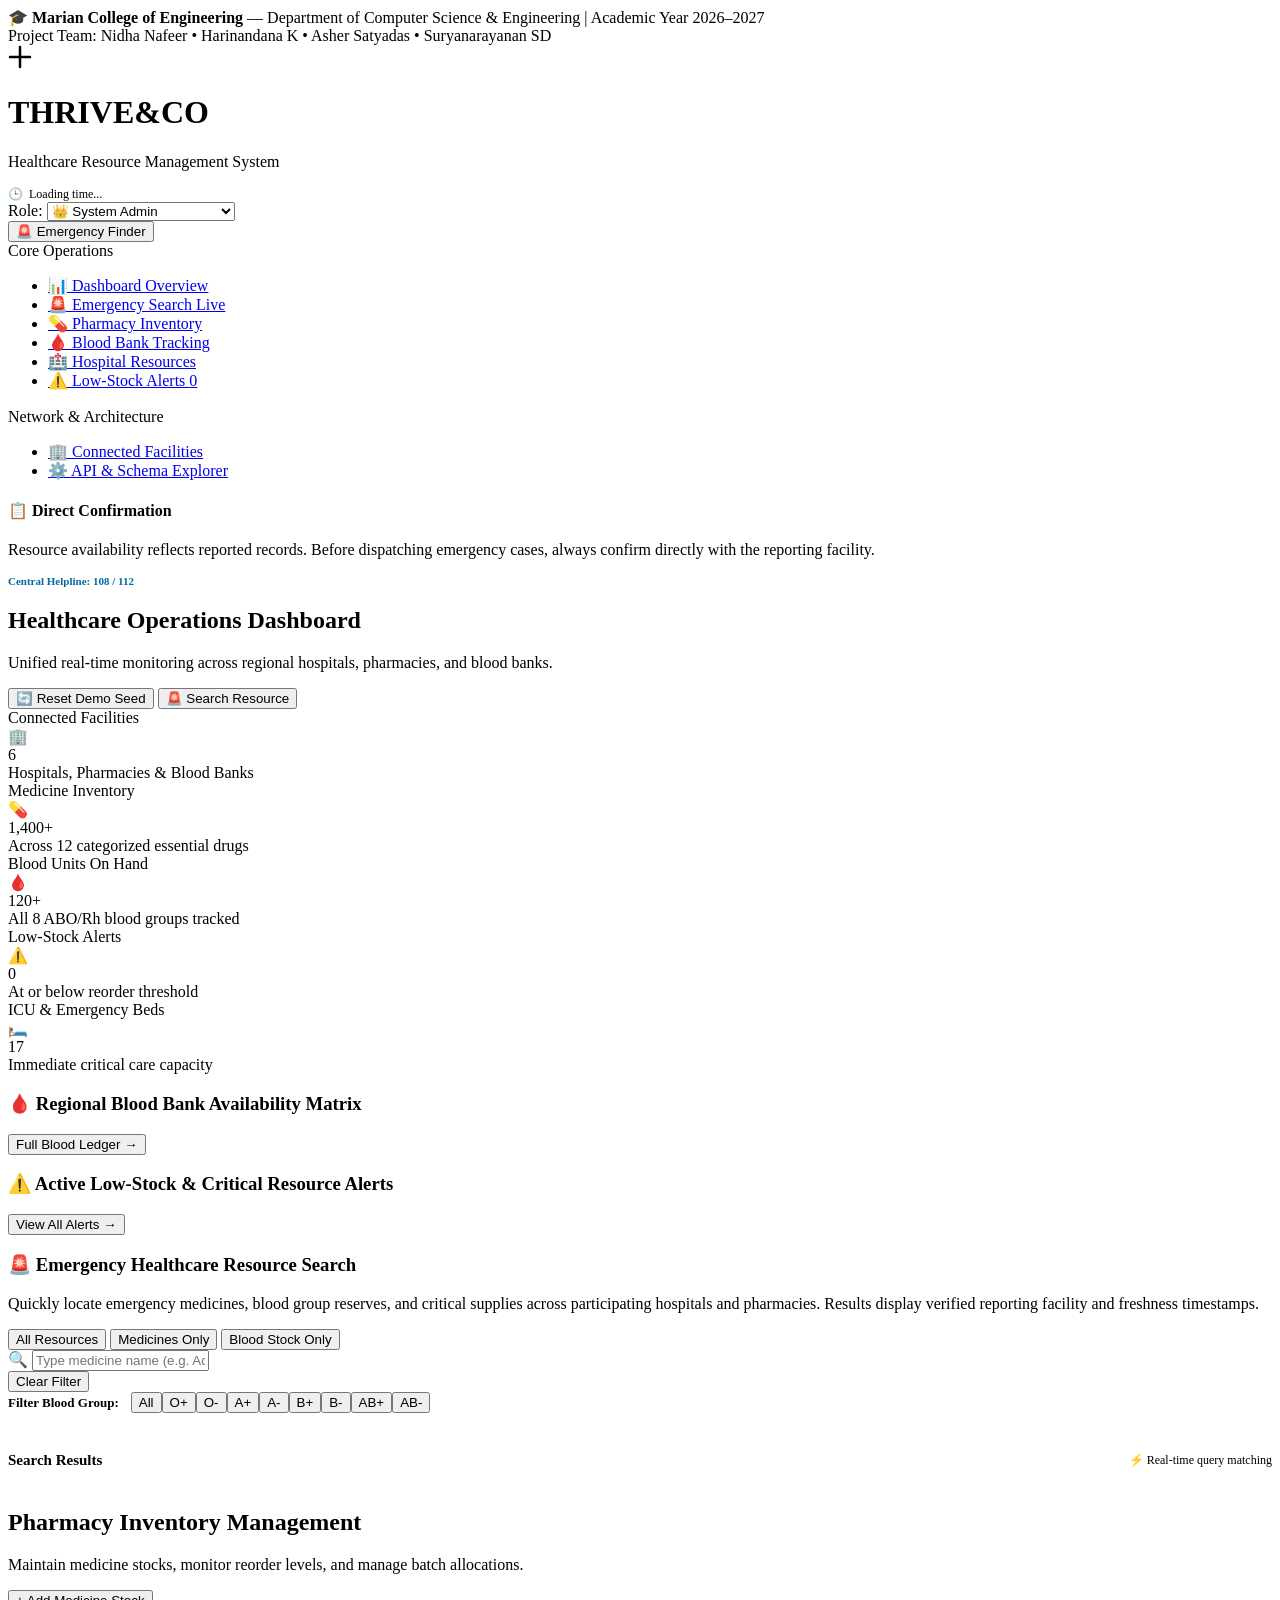
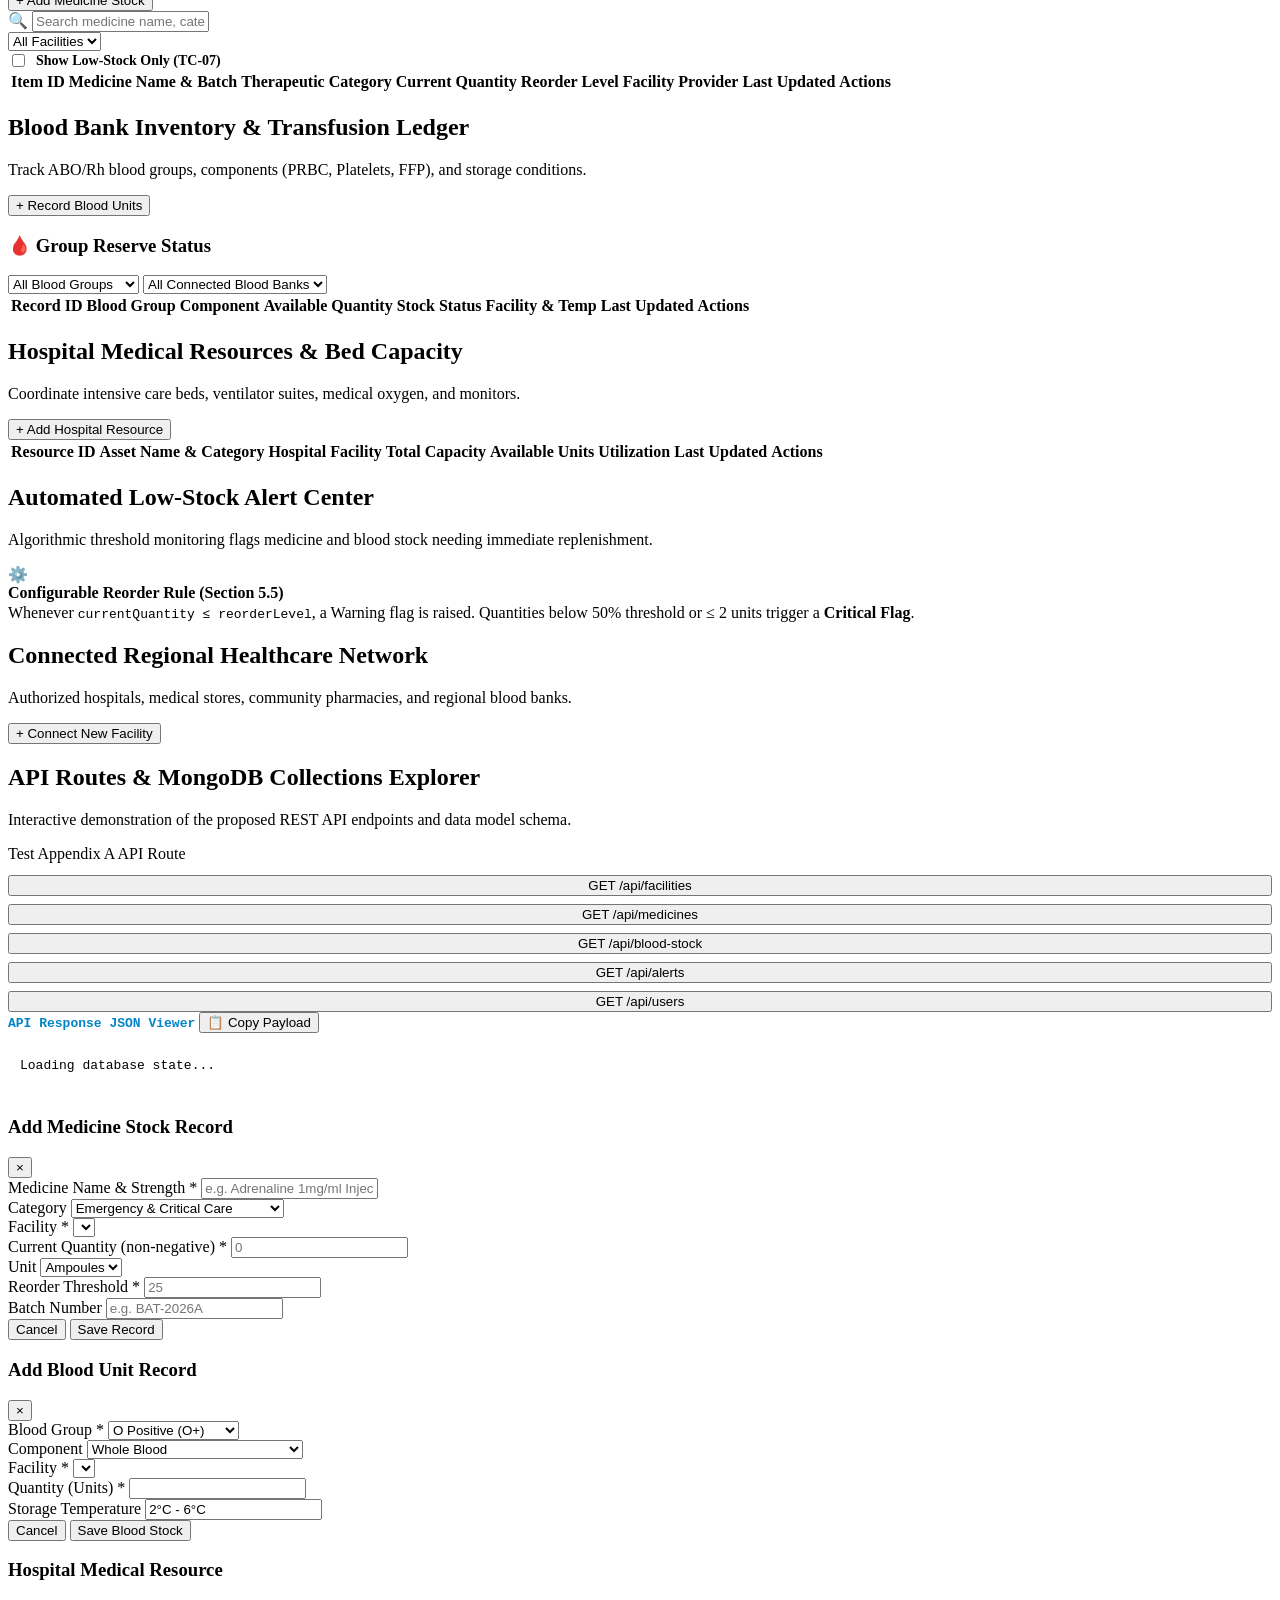
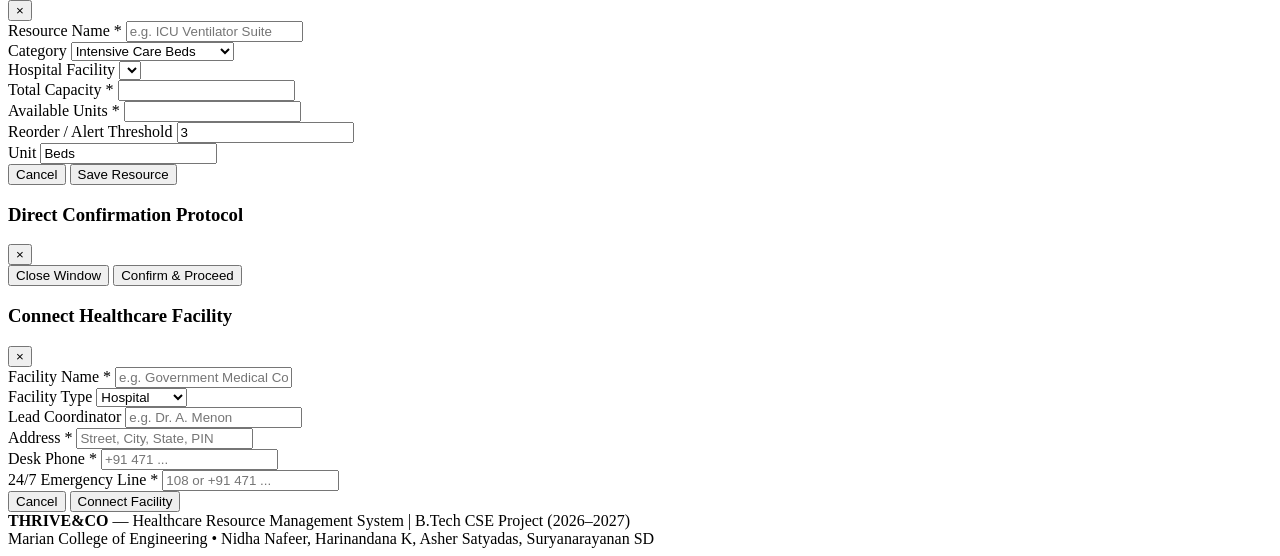
==== index.html @ 4d9afc29 "Add files via upload" ====
<!DOCTYPE html>
<html lang="en">
<head>
  <meta charset="UTF-8">
  <meta name="viewport" content="width=device-width, initial-scale=1.0">
  <title>THRIVE&CO - Healthcare Resource Management System</title>
  <link rel="stylesheet" href="css/style.css">
</head>
<body>

  <!-- ACADEMIC BANNER -->
  <aside class="academic-ribbon">
    <div>
      🎓 <strong>Marian College of Engineering</strong> — Department of Computer Science &amp; Engineering | Academic Year 2026–2027
    </div>
    <div class="team-tag">
      Project Team: Nidha Nafeer • Harinandana K • Asher Satyadas • Suryanarayanan SD
    </div>
  </aside>

  <!-- MAIN HEADER -->
  <header class="main-header">
    <div class="brand-section">
      <div class="brand-logo-icon">
        <svg width="24" height="24" viewBox="0 0 24 24" fill="none" stroke="currentColor" stroke-width="2.5" stroke-linecap="round" stroke-linejoin="round">
          <path d="M12 2v20M2 12h20"/>
        </svg>
      </div>
      <div class="brand-titles">
        <h1>THRIVE<span>&amp;CO</span></h1>
        <p>Healthcare Resource Management System</p>
      </div>
    </div>

    <div class="header-controls">
      <div style="font-size: 12px; color: var(--slate-500); display: flex; align-items: center; gap: 6px;">
        <span>🕒</span> <span id="liveClock">Loading time...</span>
      </div>

      <!-- ROLE SWITCHER (Chapter 3 & 8) -->
      <div class="role-badge-box">
        <span class="role-label">Role:</span>
        <select id="userRoleSelect" class="role-select">
          <option value="System Admin" selected>👑 System Admin</option>
          <option value="Hospital Staff">🏥 Hospital Staff</option>
          <option value="Pharmacy Staff">💊 Pharmacy Staff</option>
          <option value="Blood Bank Officer">🩸 Blood Bank Officer</option>
          <option value="Emergency Search User">🔍 Emergency Search User</option>
        </select>
      </div>

      <div class="quick-action-btns">
        <button class="btn btn-primary btn-sm" onclick="window.switchTabToEmergency()">
          🚨 Emergency Finder
        </button>
      </div>
    </div>
  </header>

  <!-- APPLICATION SHELL -->
  <div class="app-container">

    <!-- SIDEBAR NAVIGATION -->
    <nav class="sidebar">
      <div>
        <div class="nav-group-title">Core Operations</div>
        <ul class="nav-links">
          <li>
            <a href="#" class="nav-item active" data-tab="dashboard">
              <span>📊</span> Dashboard Overview
            </a>
          </li>
          <li>
            <a href="#" class="nav-item" data-tab="emergency-search">
              <span>🚨</span> Emergency Search
              <span class="badge badge-danger">Live</span>
            </a>
          </li>
          <li>
            <a href="#" class="nav-item" data-tab="pharmacy">
              <span>💊</span> Pharmacy Inventory
            </a>
          </li>
          <li>
            <a href="#" class="nav-item" data-tab="blood-bank">
              <span>🩸</span> Blood Bank Tracking
            </a>
          </li>
          <li>
            <a href="#" class="nav-item" data-tab="hospital">
              <span>🏥</span> Hospital Resources
            </a>
          </li>
          <li>
            <a href="#" class="nav-item" data-tab="alerts">
              <span>⚠️</span> Low-Stock Alerts
              <span id="sidebarAlertBadge" class="badge badge-warning">0</span>
            </a>
          </li>
        </ul>

        <div class="nav-group-title" style="margin-top: 18px;">Network &amp; Architecture</div>
        <ul class="nav-links">
          <li>
            <a href="#" class="nav-item" data-tab="facilities">
              <span>🏢</span> Connected Facilities
            </a>
          </li>
          <li>
            <a href="#" class="nav-item" data-tab="api-explorer">
              <span>⚙️</span> API &amp; Schema Explorer
            </a>
          </li>
        </ul>
      </div>

      <div class="sidebar-bottom-card">
        <h4><span>📋</span> Direct Confirmation</h4>
        <p>Resource availability reflects reported records. Before dispatching emergency cases, always confirm directly with the reporting facility.</p>
        <div style="font-weight: 700; color: #0369a1; font-size: 11px;">Central Helpline: 108 / 112</div>
      </div>
    </nav>

    <!-- CONTENT WORKSPACE -->
    <main class="content-area">

      <!-- ===================================================================
           1. DASHBOARD OVERVIEW TAB
           =================================================================== -->
      <section id="tab-dashboard" class="tab-pane active">
        <div class="page-header">
          <div class="page-header-text">
            <h2>Healthcare Operations Dashboard</h2>
            <p>Unified real-time monitoring across regional hospitals, pharmacies, and blood banks.</p>
          </div>
          <div class="page-actions">
            <button class="btn btn-outline" onclick="window.resetDatabaseSeed()">🔄 Reset Demo Seed</button>
            <button class="btn btn-primary" onclick="window.switchTabToEmergency()">🚨 Search Resource</button>
          </div>
        </div>

        <!-- Metrics Grid -->
        <div class="metrics-grid">
          <div class="metric-card primary">
            <div class="metric-header">
              <span class="metric-title">Connected Facilities</span>
              <div class="metric-icon icon-primary">🏢</div>
            </div>
            <div id="dashCountFacilities" class="metric-value">6</div>
            <div class="metric-sub">Hospitals, Pharmacies &amp; Blood Banks</div>
          </div>

          <div class="metric-card secondary">
            <div class="metric-header">
              <span class="metric-title">Medicine Inventory</span>
              <div class="metric-icon icon-secondary">💊</div>
            </div>
            <div id="dashCountMedicines" class="metric-value">1,400+</div>
            <div class="metric-sub">Across 12 categorized essential drugs</div>
          </div>

          <div class="metric-card danger">
            <div class="metric-header">
              <span class="metric-title">Blood Units On Hand</span>
              <div class="metric-icon icon-danger">🩸</div>
            </div>
            <div id="dashCountBlood" class="metric-value">120+</div>
            <div class="metric-sub">All 8 ABO/Rh blood groups tracked</div>
          </div>

          <div class="metric-card warning">
            <div class="metric-header">
              <span class="metric-title">Low-Stock Alerts</span>
              <div class="metric-icon icon-warning">⚠️</div>
            </div>
            <div id="dashCountAlerts" class="metric-value">0</div>
            <div class="metric-sub">At or below reorder threshold</div>
          </div>

          <div class="metric-card primary">
            <div class="metric-header">
              <span class="metric-title">ICU &amp; Emergency Beds</span>
              <div class="metric-icon icon-primary">🛏️</div>
            </div>
            <div id="dashCountBeds" class="metric-value">17</div>
            <div class="metric-sub">Immediate critical care capacity</div>
          </div>
        </div>

        <!-- Blood Units Quick Glance Matrix -->
        <div class="section-card">
          <div class="section-card-header">
            <h3 class="section-card-title"><span>🩸</span> Regional Blood Bank Availability Matrix</h3>
            <button class="btn btn-outline btn-sm" onclick="window.switchTabToBlood()">Full Blood Ledger →</button>
          </div>
          <div class="section-card-body">
            <div id="dashBloodMatrix" class="blood-matrix"></div>
          </div>
        </div>

        <!-- Recent Critical Alerts -->
        <div class="section-card">
          <div class="section-card-header">
            <h3 class="section-card-title"><span>⚠️</span> Active Low-Stock &amp; Critical Resource Alerts</h3>
            <button class="btn btn-outline btn-sm" onclick="window.switchTabToAlerts()">View All Alerts →</button>
          </div>
          <div class="section-card-body" style="padding: 0;">
            <div id="dashAlertsList"></div>
          </div>
        </div>
      </section>

      <!-- ===================================================================
           2. EMERGENCY RESOURCE SEARCH TAB (Section 5.4)
           =================================================================== -->
      <section id="tab-emergency-search" class="tab-pane">
        <div class="emergency-banner">
          <h3>🚨 Emergency Healthcare Resource Search</h3>
          <p>
            Quickly locate emergency medicines, blood group reserves, and critical supplies across participating hospitals and pharmacies. Results display verified reporting facility and freshness timestamps.
          </p>

          <div class="search-mode-tabs">
            <button class="search-mode-btn active" data-mode="all">All Resources</button>
            <button class="search-mode-btn" data-mode="medicine">Medicines Only</button>
            <button class="search-mode-btn" data-mode="blood">Blood Stock Only</button>
          </div>
        </div>

        <div class="section-card">
          <div class="section-card-body">
            <!-- Search bar -->
            <div class="filter-bar">
              <div class="search-input-wrapper">
                <span class="search-icon">🔍</span>
                <input type="text" id="emergencySearchInput" class="search-input" placeholder="Type medicine name (e.g. Adrenaline, Meropenem) or blood group (e.g. O-, A+)...">
              </div>
              <button class="btn btn-outline" onclick="window.resetEmergencySearch()">Clear Filter</button>
            </div>

            <!-- Quick blood chips selector -->
            <div id="searchBloodChipsWrapper" style="margin-bottom: 20px;">
              <span style="font-size: 13px; font-weight: 600; color: var(--slate-600); margin-right: 8px;">Filter Blood Group:</span>
              <div class="blood-selector-chips" style="display: inline-flex;">
                <button class="blood-chip active" data-group="ALL">All</button>
                <button class="blood-chip" data-group="O+">O+</button>
                <button class="blood-chip" data-group="O-">O-</button>
                <button class="blood-chip" data-group="A+">A+</button>
                <button class="blood-chip" data-group="A-">A-</button>
                <button class="blood-chip" data-group="B+">B+</button>
                <button class="blood-chip" data-group="B-">B-</button>
                <button class="blood-chip" data-group="AB+">AB+</button>
                <button class="blood-chip" data-group="AB-">AB-</button>
              </div>
            </div>

            <!-- Search Results Header -->
            <div style="display: flex; justify-content: space-between; align-items: center; margin-bottom: 16px;">
              <h4 style="font-size: 15px; font-weight: 700; color: var(--slate-800);" id="searchResultsCount">Search Results</h4>
              <span style="font-size: 12px; color: var(--slate-500);">⚡ Real-time query matching</span>
            </div>

            <!-- Results Grid -->
            <div id="emergencySearchResults" class="search-results-grid"></div>
          </div>
        </div>
      </section>

      <!-- ===================================================================
           3. PHARMACY INVENTORY TAB (Section 5.2)
           =================================================================== -->
      <section id="tab-pharmacy" class="tab-pane">
        <div class="page-header">
          <div class="page-header-text">
            <h2>Pharmacy Inventory Management</h2>
            <p>Maintain medicine stocks, monitor reorder levels, and manage batch allocations.</p>
          </div>
          <div class="page-actions">
            <button class="btn btn-primary admin-only-action" onclick="window.openAddMedicineModal()">+ Add Medicine Stock</button>
          </div>
        </div>

        <div class="section-card">
          <div class="section-card-body">
            <div class="filter-bar">
              <div class="search-input-wrapper">
                <span class="search-icon">🔍</span>
                <input type="text" id="pharmaSearchInput" class="search-input" placeholder="Search medicine name, category, or generic...">
              </div>
              <select id="pharmaFacilityFilter" class="filter-select">
                <option value="ALL">All Facilities</option>
              </select>
              <label style="display: flex; align-items: center; gap: 8px; font-size: 14px; font-weight: 600; color: var(--slate-700); cursor: pointer;">
                <input type="checkbox" id="pharmaLowStockFilter">
                <span>Show Low-Stock Only (TC-07)</span>
              </label>
            </div>

            <div class="table-responsive">
              <table class="data-table">
                <thead>
                  <tr>
                    <th>Item ID</th>
                    <th>Medicine Name &amp; Batch</th>
                    <th>Therapeutic Category</th>
                    <th>Current Quantity</th>
                    <th>Reorder Level</th>
                    <th>Facility Provider</th>
                    <th>Last Updated</th>
                    <th>Actions</th>
                  </tr>
                </thead>
                <tbody id="pharmacyTableBody"></tbody>
              </table>
            </div>
          </div>
        </div>
      </section>

      <!-- ===================================================================
           4. BLOOD BANK TRACKING TAB (Section 5.3)
           =================================================================== -->
      <section id="tab-blood-bank" class="tab-pane">
        <div class="page-header">
          <div class="page-header-text">
            <h2>Blood Bank Inventory &amp; Transfusion Ledger</h2>
            <p>Track ABO/Rh blood groups, components (PRBC, Platelets, FFP), and storage conditions.</p>
          </div>
          <div class="page-actions">
            <button class="btn btn-danger admin-only-action" onclick="window.openAddBloodModal()">+ Record Blood Units</button>
          </div>
        </div>

        <div class="section-card">
          <div class="section-card-header">
            <h3 class="section-card-title"><span>🩸</span> Group Reserve Status</h3>
          </div>
          <div class="section-card-body">
            <div id="bloodBankMatrix" class="blood-matrix"></div>
          </div>
        </div>

        <div class="section-card">
          <div class="section-card-body">
            <div class="filter-bar">
              <select id="bloodGroupFilter" class="filter-select">
                <option value="ALL">All Blood Groups</option>
                <option value="O+">O Positive (O+)</option>
                <option value="O-">O Negative (O-)</option>
                <option value="A+">A Positive (A+)</option>
                <option value="A-">A Negative (A-)</option>
                <option value="B+">B Positive (B+)</option>
                <option value="B-">B Negative (B-)</option>
                <option value="AB+">AB Positive (AB+)</option>
                <option value="AB-">AB Negative (AB-)</option>
              </select>

              <select id="bloodFacilityFilter" class="filter-select">
                <option value="ALL">All Connected Blood Banks</option>
              </select>
            </div>

            <div class="table-responsive">
              <table class="data-table">
                <thead>
                  <tr>
                    <th>Record ID</th>
                    <th>Blood Group</th>
                    <th>Component</th>
                    <th>Available Quantity</th>
                    <th>Stock Status</th>
                    <th>Facility &amp; Temp</th>
                    <th>Last Updated</th>
                    <th>Actions</th>
                  </tr>
                </thead>
                <tbody id="bloodTableBody"></tbody>
              </table>
            </div>
          </div>
        </div>
      </section>

      <!-- ===================================================================
           5. HOSPITAL RESOURCES TAB (Section 5.1)
           =================================================================== -->
      <section id="tab-hospital" class="tab-pane">
        <div class="page-header">
          <div class="page-header-text">
            <h2>Hospital Medical Resources &amp; Bed Capacity</h2>
            <p>Coordinate intensive care beds, ventilator suites, medical oxygen, and monitors.</p>
          </div>
          <div class="page-actions">
            <button class="btn btn-secondary admin-only-action" onclick="window.openAddHospitalResModal()">+ Add Hospital Resource</button>
          </div>
        </div>

        <div class="section-card">
          <div class="section-card-body">
            <div class="table-responsive">
              <table class="data-table">
                <thead>
                  <tr>
                    <th>Resource ID</th>
                    <th>Asset Name &amp; Category</th>
                    <th>Hospital Facility</th>
                    <th>Total Capacity</th>
                    <th>Available Units</th>
                    <th>Utilization</th>
                    <th>Last Updated</th>
                    <th>Actions</th>
                  </tr>
                </thead>
                <tbody id="hospitalTableBody"></tbody>
              </table>
            </div>
          </div>
        </div>
      </section>

      <!-- ===================================================================
           6. LOW-STOCK ALERTS TAB (Section 5.5)
           =================================================================== -->
      <section id="tab-alerts" class="tab-pane">
        <div class="page-header">
          <div class="page-header-text">
            <h2>Automated Low-Stock Alert Center</h2>
            <p>Algorithmic threshold monitoring flags medicine and blood stock needing immediate replenishment.</p>
          </div>
        </div>

        <div class="verification-notice">
          <span>⚙️</span>
          <div>
            <strong>Configurable Reorder Rule (Section 5.5)</strong>
            <p style="margin-top: 2px;">
              Whenever <code>currentQuantity &le; reorderLevel</code>, a Warning flag is raised. Quantities below 50% threshold or &le; 2 units trigger a <strong>Critical Flag</strong>.
            </p>
          </div>
        </div>

        <div id="alertsListContainer"></div>
      </section>

      <!-- ===================================================================
           7. CONNECTED FACILITIES DIRECTORY (Section 5.6)
           =================================================================== -->
      <section id="tab-facilities" class="tab-pane">
        <div class="page-header">
          <div class="page-header-text">
            <h2>Connected Regional Healthcare Network</h2>
            <p>Authorized hospitals, medical stores, community pharmacies, and regional blood banks.</p>
          </div>
          <div class="page-actions">
            <button class="btn btn-primary admin-only-action" onclick="window.openAddFacilityModal()">+ Connect New Facility</button>
          </div>
        </div>

        <div id="facilitiesGrid" class="search-results-grid"></div>
      </section>

      <!-- ===================================================================
           8. API & MONGODB SCHEMA EXPLORER (Chapter 7 & Appendix A)
           =================================================================== -->
      <section id="tab-api-explorer" class="tab-pane">
        <div class="page-header">
          <div class="page-header-text">
            <h2>API Routes &amp; MongoDB Collections Explorer</h2>
            <p>Interactive demonstration of the proposed REST API endpoints and data model schema.</p>
          </div>
        </div>

        <div class="metrics-grid">
          <div class="metric-card">
            <span class="metric-title">Test Appendix A API Route</span>
            <div style="display: flex; flex-direction: column; gap: 8px; margin-top: 12px;">
              <button class="btn btn-outline btn-sm" onclick="window.testApiRoute('GET /api/facilities')">GET /api/facilities</button>
              <button class="btn btn-outline btn-sm" onclick="window.testApiRoute('GET /api/medicines')">GET /api/medicines</button>
              <button class="btn btn-outline btn-sm" onclick="window.testApiRoute('GET /api/blood-stock')">GET /api/blood-stock</button>
              <button class="btn btn-outline btn-sm" onclick="window.testApiRoute('GET /api/alerts')">GET /api/alerts</button>
              <button class="btn btn-outline btn-sm" onclick="window.testApiRoute('GET /api/users')">GET /api/users</button>
            </div>
          </div>

          <div style="grid-column: span 2;">
            <div class="section-card" style="margin-bottom: 0;">
              <div class="section-card-header">
                <span id="apiActiveRouteTitle" style="font-family: monospace; font-weight: 700; color: #0284c7;">API Response JSON Viewer</span>
                <button class="btn btn-outline btn-sm" onclick="navigator.clipboard.writeText(document.getElementById('apiResponseJson').textContent); window.showToast('Copied JSON payload to clipboard', 'success');">📋 Copy Payload</button>
              </div>
              <div class="section-card-body" style="padding: 12px;">
                <pre id="apiResponseJson" class="code-preview" style="max-height: 380px;">Loading database state...</pre>
              </div>
            </div>
          </div>
        </div>
      </section>

    </main>
  </div>

  <!-- =======================================================================
       MODAL 1: ADD / EDIT MEDICINE (TC-01, TC-02, TC-03)
       ======================================================================= -->
  <div id="medicineModal" class="modal-overlay">
    <div class="modal-dialog">
      <div class="modal-header">
        <h3 id="medFormTitle">Add Medicine Stock Record</h3>
        <button class="modal-close-btn" onclick="window.closeModal('medicineModal')">&times;</button>
      </div>
      <form id="medicineForm">
        <div class="modal-body">
          <input type="hidden" id="medFormId">
          <div class="form-group">
            <label class="form-label" for="medFormName">Medicine Name &amp; Strength *</label>
            <input type="text" id="medFormName" class="form-control" placeholder="e.g. Adrenaline 1mg/ml Injection" required>
          </div>
          <div class="form-row">
            <div class="form-group">
              <label class="form-label" for="medFormCategory">Category</label>
              <select id="medFormCategory" class="form-control">
                <option value="Emergency &amp; Critical Care">Emergency &amp; Critical Care</option>
                <option value="Antibiotics">Antibiotics</option>
                <option value="Analgesic &amp; Antipyretic">Analgesic &amp; Antipyretic</option>
                <option value="Cardiovascular &amp; Antiarrhythmic">Cardiovascular &amp; Antiarrhythmic</option>
                <option value="Intravenous Fluids">Intravenous Fluids</option>
                <option value="Endocrinology">Endocrinology</option>
                <option value="Corticosteroids">Corticosteroids</option>
              </select>
            </div>
            <div class="form-group">
              <label class="form-label" for="medFormFacility">Facility *</label>
              <select id="medFormFacility" class="form-control" required></select>
            </div>
          </div>
          <div class="form-row">
            <div class="form-group">
              <label class="form-label" for="medFormQty">Current Quantity (non-negative) *</label>
              <input type="number" id="medFormQty" class="form-control" min="0" placeholder="0" required>
            </div>
            <div class="form-group">
              <label class="form-label" for="medFormUnit">Unit</label>
              <select id="medFormUnit" class="form-control">
                <option value="Ampoules">Ampoules</option>
                <option value="Vials">Vials</option>
                <option value="Bottles">Bottles</option>
                <option value="Tablets">Tablets</option>
                <option value="Strips">Strips</option>
                <option value="Boxes">Boxes</option>
              </select>
            </div>
          </div>
          <div class="form-row">
            <div class="form-group">
              <label class="form-label" for="medFormReorder">Reorder Threshold *</label>
              <input type="number" id="medFormReorder" class="form-control" min="0" placeholder="25" required>
            </div>
            <div class="form-group">
              <label class="form-label" for="medFormBatch">Batch Number</label>
              <input type="text" id="medFormBatch" class="form-control" placeholder="e.g. BAT-2026A">
            </div>
          </div>
        </div>
        <div class="modal-footer">
          <button type="button" class="btn btn-outline" onclick="window.closeModal('medicineModal')">Cancel</button>
          <button type="submit" class="btn btn-primary">Save Record</button>
        </div>
      </form>
    </div>
  </div>

  <!-- =======================================================================
       MODAL 2: ADD / EDIT BLOOD UNITS (TC-06)
       ======================================================================= -->
  <div id="bloodModal" class="modal-overlay">
    <div class="modal-dialog">
      <div class="modal-header">
        <h3 id="bloodFormTitle">Add Blood Unit Record</h3>
        <button class="modal-close-btn" onclick="window.closeModal('bloodModal')">&times;</button>
      </div>
      <form id="bloodForm">
        <div class="modal-body">
          <input type="hidden" id="bloodFormId">
          <div class="form-row">
            <div class="form-group">
              <label class="form-label" for="bloodFormGroup">Blood Group *</label>
              <select id="bloodFormGroup" class="form-control" required>
                <option value="O+">O Positive (O+)</option>
                <option value="O-">O Negative (O-)</option>
                <option value="A+">A Positive (A+)</option>
                <option value="A-">A Negative (A-)</option>
                <option value="B+">B Positive (B+)</option>
                <option value="B-">B Negative (B-)</option>
                <option value="AB+">AB Positive (AB+)</option>
                <option value="AB-">AB Negative (AB-)</option>
              </select>
            </div>
            <div class="form-group">
              <label class="form-label" for="bloodFormComponent">Component</label>
              <select id="bloodFormComponent" class="form-control">
                <option value="Whole Blood">Whole Blood</option>
                <option value="Packed Red Blood Cells (PRBC)">Packed Red Blood Cells (PRBC)</option>
                <option value="Platelet Concentrate (RDP)">Platelet Concentrate (RDP)</option>
                <option value="Fresh Frozen Plasma (FFP)">Fresh Frozen Plasma (FFP)</option>
              </select>
            </div>
          </div>
          <div class="form-group">
            <label class="form-label" for="bloodFormFacility">Facility *</label>
            <select id="bloodFormFacility" class="form-control" required></select>
          </div>
          <div class="form-row">
            <div class="form-group">
              <label class="form-label" for="bloodFormQty">Quantity (Units) *</label>
              <input type="number" id="bloodFormQty" class="form-control" min="0" required>
            </div>
            <div class="form-group">
              <label class="form-label" for="bloodFormTemp">Storage Temperature</label>
              <input type="text" id="bloodFormTemp" class="form-control" value="2°C - 6°C">
            </div>
          </div>
        </div>
        <div class="modal-footer">
          <button type="button" class="btn btn-outline" onclick="window.closeModal('bloodModal')">Cancel</button>
          <button type="submit" class="btn btn-danger">Save Blood Stock</button>
        </div>
      </form>
    </div>
  </div>

  <!-- =======================================================================
       MODAL 3: ADD / EDIT HOSPITAL RESOURCE
       ======================================================================= -->
  <div id="hospitalModal" class="modal-overlay">
    <div class="modal-dialog">
      <div class="modal-header">
        <h3 id="hospFormTitle">Hospital Medical Resource</h3>
        <button class="modal-close-btn" onclick="window.closeModal('hospitalModal')">&times;</button>
      </div>
      <form id="hospitalForm">
        <div class="modal-body">
          <input type="hidden" id="hospFormId">
          <div class="form-group">
            <label class="form-label" for="hospFormName">Resource Name *</label>
            <input type="text" id="hospFormName" class="form-control" placeholder="e.g. ICU Ventilator Suite" required>
          </div>
          <div class="form-row">
            <div class="form-group">
              <label class="form-label" for="hospFormCat">Category</label>
              <select id="hospFormCat" class="form-control">
                <option value="Intensive Care Beds">Intensive Care Beds</option>
                <option value="Critical Equipment">Critical Equipment</option>
                <option value="Gas &amp; Respiratory">Gas &amp; Respiratory</option>
                <option value="Diagnostic &amp; Monitoring">Diagnostic &amp; Monitoring</option>
                <option value="Wards &amp; Isolation">Wards &amp; Isolation</option>
              </select>
            </div>
            <div class="form-group">
              <label class="form-label" for="hospFormFacility">Hospital Facility</label>
              <select id="hospFormFacility" class="form-control" required></select>
            </div>
          </div>
          <div class="form-row">
            <div class="form-group">
              <label class="form-label" for="hospFormTotal">Total Capacity *</label>
              <input type="number" id="hospFormTotal" class="form-control" min="1" required>
            </div>
            <div class="form-group">
              <label class="form-label" for="hospFormAvail">Available Units *</label>
              <input type="number" id="hospFormAvail" class="form-control" min="0" required>
            </div>
          </div>
          <div class="form-row">
            <div class="form-group">
              <label class="form-label" for="hospFormThreshold">Reorder / Alert Threshold</label>
              <input type="number" id="hospFormThreshold" class="form-control" min="0" value="3">
            </div>
            <div class="form-group">
              <label class="form-label" for="hospFormUnit">Unit</label>
              <input type="text" id="hospFormUnit" class="form-control" value="Beds">
            </div>
          </div>
        </div>
        <div class="modal-footer">
          <button type="button" class="btn btn-outline" onclick="window.closeModal('hospitalModal')">Cancel</button>
          <button type="submit" class="btn btn-secondary">Save Resource</button>
        </div>
      </form>
    </div>
  </div>

  <!-- =======================================================================
       MODAL 4: DIRECT CONFIRMATION PROTOCOL
       ======================================================================= -->
  <div id="confirmModal" class="modal-overlay">
    <div class="modal-dialog">
      <div class="modal-header">
        <h3>Direct Confirmation Protocol</h3>
        <button class="modal-close-btn" onclick="window.closeModal('confirmModal')">&times;</button>
      </div>
      <div class="modal-body" id="confirmModalBody"></div>
      <div class="modal-footer">
        <button type="button" class="btn btn-outline" onclick="window.closeModal('confirmModal')">Close Window</button>
        <button type="button" class="btn btn-primary" onclick="window.closeModal('confirmModal'); window.showToast('Direct confirmation recorded with facility desk', 'success');">Confirm &amp; Proceed</button>
      </div>
    </div>
  </div>

  <!-- =======================================================================
       MODAL 5: CONNECT NEW FACILITY
       ======================================================================= -->
  <div id="facilityModal" class="modal-overlay">
    <div class="modal-dialog">
      <div class="modal-header">
        <h3>Connect Healthcare Facility</h3>
        <button class="modal-close-btn" onclick="window.closeModal('facilityModal')">&times;</button>
      </div>
      <form id="facilityForm">
        <div class="modal-body">
          <div class="form-group">
            <label class="form-label" for="facFormName">Facility Name *</label>
            <input type="text" id="facFormName" class="form-control" placeholder="e.g. Government Medical College Hospital" required>
          </div>
          <div class="form-row">
            <div class="form-group">
              <label class="form-label" for="facFormType">Facility Type</label>
              <select id="facFormType" class="form-control">
                <option value="Hospital">Hospital</option>
                <option value="Pharmacy">Pharmacy</option>
                <option value="Blood Bank">Blood Bank</option>
              </select>
            </div>
            <div class="form-group">
              <label class="form-label" for="facFormCoordinator">Lead Coordinator</label>
              <input type="text" id="facFormCoordinator" class="form-control" placeholder="e.g. Dr. A. Menon">
            </div>
          </div>
          <div class="form-group">
            <label class="form-label" for="facFormAddress">Address *</label>
            <input type="text" id="facFormAddress" class="form-control" placeholder="Street, City, State, PIN" required>
          </div>
          <div class="form-row">
            <div class="form-group">
              <label class="form-label" for="facFormPhone">Desk Phone *</label>
              <input type="text" id="facFormPhone" class="form-control" placeholder="+91 471 ...">
            </div>
            <div class="form-group">
              <label class="form-label" for="facFormEmergency">24/7 Emergency Line *</label>
              <input type="text" id="facFormEmergency" class="form-control" placeholder="108 or +91 471 ...">
            </div>
          </div>
        </div>
        <div class="modal-footer">
          <button type="button" class="btn btn-outline" onclick="window.closeModal('facilityModal')">Cancel</button>
          <button type="submit" class="btn btn-primary">Connect Facility</button>
        </div>
      </form>
    </div>
  </div>

  <!-- TOAST CONTAINER -->
  <div id="toastContainer" class="toast-container"></div>

  <!-- FOOTER -->
  <footer class="site-footer">
    <div>
      <strong>THRIVE&CO</strong> — Healthcare Resource Management System | B.Tech CSE Project (2026–2027)
    </div>
    <div>
      Marian College of Engineering • Nidha Nafeer, Harinandana K, Asher Satyadas, Suryanarayanan SD
    </div>
  </footer>

  <!-- SCRIPT INCLUSIONS -->
  <script src="js/data.js"></script>
  <script src="js/store.js"></script>
  <script src="js/app.js"></script>

  <!-- QUICK NAVIGATION HELPER FUNCTIONS -->
  <script>
    window.switchTabToEmergency = function() {
      const tabBtn = document.querySelector('.nav-item[data-tab="emergency-search"]');
      if (tabBtn) tabBtn.click();
    };
    window.switchTabToBlood = function() {
      const tabBtn = document.querySelector('.nav-item[data-tab="blood-bank"]');
      if (tabBtn) tabBtn.click();
    };
    window.switchTabToAlerts = function() {
      const tabBtn = document.querySelector('.nav-item[data-tab="alerts"]');
      if (tabBtn) tabBtn.click();
    };
  </script>
</body>
</html>
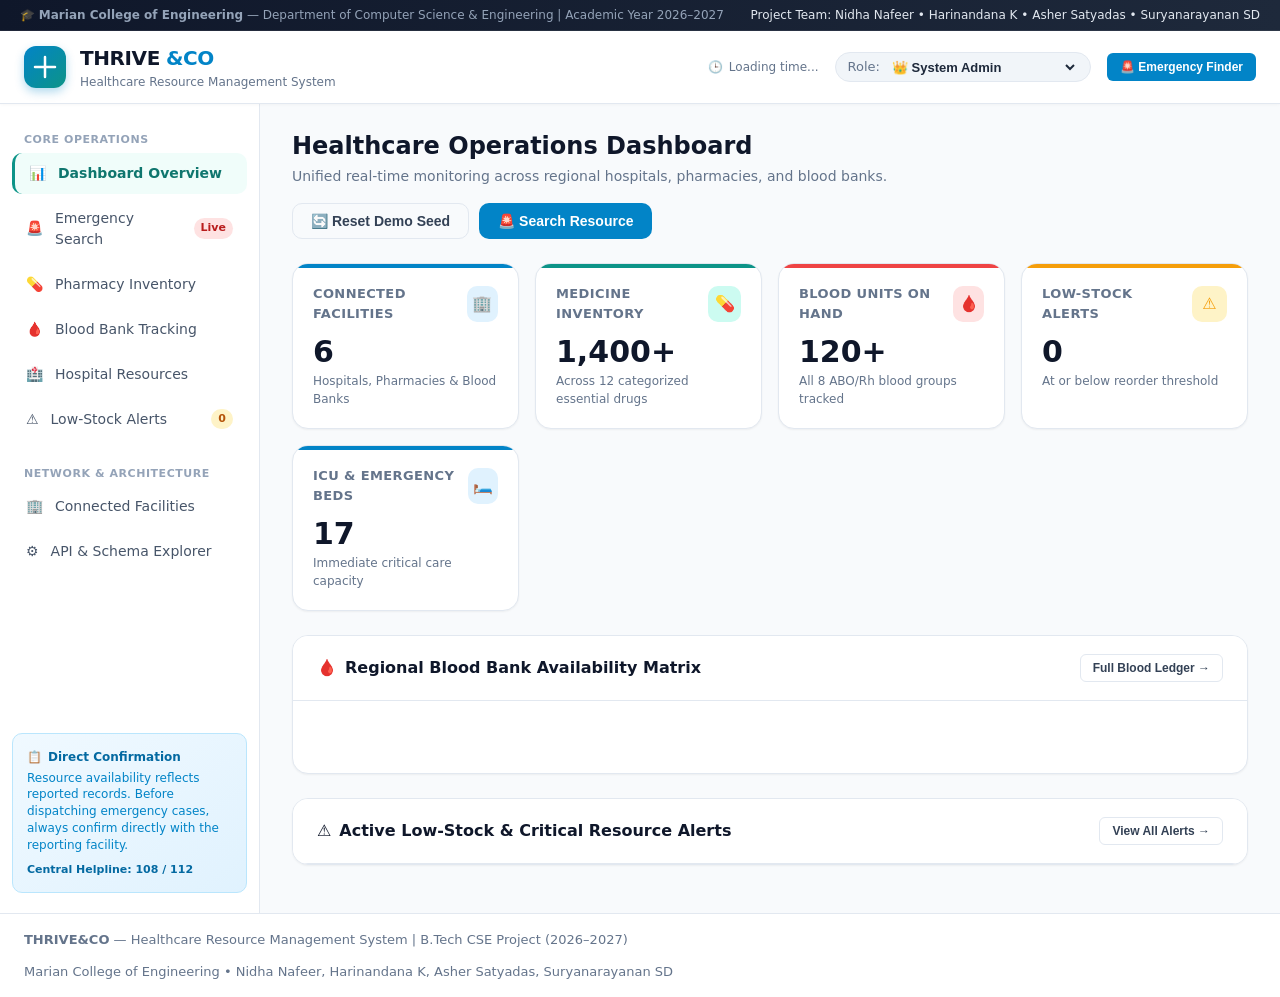
==== commit 3cb7a014: "Update index.html" ====
--- a/index.html
+++ b/index.html
@@ -4,7 +4,7 @@
   <meta charset="UTF-8">
   <meta name="viewport" content="width=device-width, initial-scale=1.0">
   <title>THRIVE&CO - Healthcare Resource Management System</title>
-  <link rel="stylesheet" href="css/style.css">
+  <link rel="stylesheet" href="style.css">
 </head>
 <body>
 
--- a/style.css
+++ b/style.css
@@ -0,0 +1,998 @@
+/* ==========================================================================
+   THRIVE&CO - Healthcare Resource Management System
+   CSS Design System & Styles
+   Marian College of Engineering | CSE 2026-2027
+   ========================================================================== */
+
+:root {
+  --primary: #0284c7;
+  --primary-dark: #0369a1;
+  --primary-light: #e0f2fe;
+  --secondary: #0d9488;
+  --secondary-dark: #0f766e;
+  --accent: #6366f1;
+  --danger: #ef4444;
+  --danger-light: #fee2e2;
+  --danger-dark: #b91c1c;
+  --warning: #f59e0b;
+  --warning-light: #fef3c7;
+  --success: #10b981;
+  --success-light: #d1fae5;
+  --slate-50: #f8fafc;
+  --slate-100: #f1f5f9;
+  --slate-200: #e2e8f0;
+  --slate-300: #cbd5e1;
+  --slate-400: #94a3b8;
+  --slate-500: #64748b;
+  --slate-600: #475569;
+  --slate-700: #334155;
+  --slate-800: #1e293b;
+  --slate-900: #0f172a;
+  
+  --bg-body: #f8fafc;
+  --bg-card: #ffffff;
+  --text-main: #0f172a;
+  --text-muted: #64748b;
+  --border-color: #e2e8f0;
+  --radius-sm: 6px;
+  --radius-md: 10px;
+  --radius-lg: 16px;
+  --radius-full: 9999px;
+  --shadow-sm: 0 1px 2px 0 rgb(0 0 0 / 0.05);
+  --shadow-md: 0 4px 6px -1px rgb(0 0 0 / 0.1), 0 2px 4px -2px rgb(0 0 0 / 0.1);
+  --shadow-lg: 0 10px 15px -3px rgb(0 0 0 / 0.1), 0 4px 6px -4px rgb(0 0 0 / 0.1);
+  --transition: all 0.2s cubic-bezier(0.4, 0, 0.2, 1);
+  --font-sans: system-ui, -apple-system, BlinkMacSystemFont, 'Segoe UI', Roboto, Helvetica, Arial, sans-serif;
+}
+
+* {
+  box-sizing: border-box;
+  margin: 0;
+  padding: 0;
+}
+
+body {
+  font-family: var(--font-sans);
+  background-color: var(--bg-body);
+  color: var(--text-main);
+  line-height: 1.5;
+  -webkit-font-smoothing: antialiased;
+  min-height: 100vh;
+  display: flex;
+  flex-direction: column;
+}
+
+/* TOP ACADEMIC BANNER */
+.academic-ribbon {
+  background: linear-gradient(90deg, #0f172a 0%, #1e293b 100%);
+  color: #94a3b8;
+  font-size: 12px;
+  padding: 6px 20px;
+  display: flex;
+  justify-content: space-between;
+  align-items: center;
+  border-bottom: 1px solid rgba(255, 255, 255, 0.08);
+}
+.academic-ribbon a {
+  color: #38bdf8;
+  text-decoration: none;
+}
+.academic-ribbon .team-tag {
+  color: #e2e8f0;
+  font-weight: 500;
+}
+
+/* MAIN HEADER */
+.main-header {
+  background: #ffffff;
+  border-bottom: 1px solid var(--border-color);
+  padding: 12px 24px;
+  display: flex;
+  justify-content: space-between;
+  align-items: center;
+  position: sticky;
+  top: 0;
+  z-index: 40;
+  box-shadow: 0 1px 3px 0 rgba(0,0,0,0.03);
+}
+
+.brand-section {
+  display: flex;
+  align-items: center;
+  gap: 14px;
+}
+
+.brand-logo-icon {
+  width: 42px;
+  height: 42px;
+  background: linear-gradient(135deg, #0284c7, #0d9488);
+  border-radius: 12px;
+  display: flex;
+  align-items: center;
+  justify-content: center;
+  color: white;
+  box-shadow: 0 4px 10px rgba(2, 132, 199, 0.3);
+}
+
+.brand-titles h1 {
+  font-size: 20px;
+  font-weight: 800;
+  letter-spacing: -0.02em;
+  color: #0f172a;
+  display: flex;
+  align-items: center;
+  gap: 6px;
+}
+.brand-titles h1 span {
+  color: #0284c7;
+}
+.brand-titles p {
+  font-size: 12px;
+  color: var(--text-muted);
+  font-weight: 500;
+}
+
+.header-controls {
+  display: flex;
+  align-items: center;
+  gap: 16px;
+}
+
+.role-badge-box {
+  display: flex;
+  align-items: center;
+  background: var(--slate-100);
+  border: 1px solid var(--slate-200);
+  padding: 4px 12px;
+  border-radius: var(--radius-full);
+  gap: 8px;
+  font-size: 13px;
+}
+.role-badge-box .role-label {
+  color: var(--slate-500);
+}
+.role-badge-box .role-select {
+  background: transparent;
+  border: none;
+  font-weight: 600;
+  color: var(--slate-800);
+  cursor: pointer;
+  outline: none;
+  font-size: 13px;
+}
+
+.quick-action-btns {
+  display: flex;
+  gap: 10px;
+}
+
+/* APP SHELL / LAYOUT */
+.app-container {
+  display: flex;
+  flex: 1;
+  min-height: calc(100vh - 95px);
+}
+
+/* SIDEBAR NAVIGATION */
+.sidebar {
+  width: 260px;
+  background: #ffffff;
+  border-right: 1px solid var(--border-color);
+  padding: 20px 12px;
+  display: flex;
+  flex-direction: column;
+  justify-content: space-between;
+  flex-shrink: 0;
+}
+
+.nav-group-title {
+  font-size: 11px;
+  font-weight: 700;
+  text-transform: uppercase;
+  letter-spacing: 0.05em;
+  color: var(--slate-400);
+  padding: 8px 12px 4px;
+}
+
+.nav-links {
+  list-style: none;
+  display: flex;
+  flex-direction: column;
+  gap: 4px;
+}
+
+.nav-item {
+  display: flex;
+  align-items: center;
+  gap: 12px;
+  padding: 10px 14px;
+  border-radius: var(--radius-md);
+  color: var(--slate-600);
+  font-size: 14px;
+  font-weight: 500;
+  cursor: pointer;
+  transition: var(--transition);
+  text-decoration: none;
+  user-select: none;
+}
+.nav-item:hover {
+  background-color: var(--slate-100);
+  color: var(--slate-900);
+}
+.nav-item.active {
+  background-color: #f0fdfa;
+  color: #0f766e;
+  font-weight: 600;
+  border-left: 3px solid #0d9488;
+}
+.nav-item .badge {
+  margin-left: auto;
+  font-size: 11px;
+  padding: 2px 7px;
+  border-radius: var(--radius-full);
+  font-weight: 700;
+}
+.badge-danger {
+  background-color: var(--danger-light);
+  color: var(--danger-dark);
+}
+.badge-warning {
+  background-color: var(--warning-light);
+  color: #b45309;
+}
+.badge-success {
+  background-color: var(--success-light);
+  color: #065f46;
+}
+.badge-primary {
+  background-color: var(--primary-light);
+  color: var(--primary-dark);
+}
+
+.sidebar-bottom-card {
+  background: linear-gradient(145deg, #f0f9ff, #e0f2fe);
+  border: 1px solid #bae6fd;
+  border-radius: var(--radius-md);
+  padding: 14px;
+  font-size: 12px;
+}
+.sidebar-bottom-card h4 {
+  color: #0369a1;
+  font-weight: 700;
+  margin-bottom: 4px;
+  display: flex;
+  align-items: center;
+  gap: 6px;
+}
+.sidebar-bottom-card p {
+  color: #0284c7;
+  line-height: 1.4;
+  margin-bottom: 8px;
+}
+
+/* MAIN CONTENT AREA */
+.content-area {
+  flex: 1;
+  padding: 24px 32px;
+  overflow-y: auto;
+  max-width: 1440px;
+}
+
+/* TAB CONTENT PANELS */
+.tab-pane {
+  display: none;
+  animation: fadeIn 0.25s ease-in-out;
+}
+.tab-pane.active {
+  display: block;
+}
+
+@keyframes fadeIn {
+  from { opacity: 0; transform: translateY(4px); }
+  to { opacity: 1; transform: translateY(0); }
+}
+
+/* PAGE HEADER */
+.page-header {
+  display: flex;
+  justify-content: space-between;
+  align-items: flex-start;
+  margin-bottom: 24px;
+  flex-wrap: wrap;
+  gap: 16px;
+}
+.page-header-text h2 {
+  font-size: 24px;
+  font-weight: 700;
+  color: var(--slate-900);
+}
+.page-header-text p {
+  color: var(--text-muted);
+  font-size: 14px;
+  margin-top: 2px;
+}
+.page-actions {
+  display: flex;
+  gap: 10px;
+}
+
+/* CARDS & METRIC WIDGETS */
+.metrics-grid {
+  display: grid;
+  grid-template-columns: repeat(auto-fit, minmax(220px, 1fr));
+  gap: 16px;
+  margin-bottom: 24px;
+}
+
+.metric-card {
+  background: var(--bg-card);
+  border: 1px solid var(--border-color);
+  border-radius: var(--radius-lg);
+  padding: 20px;
+  box-shadow: var(--shadow-sm);
+  display: flex;
+  flex-direction: column;
+  transition: var(--transition);
+  position: relative;
+  overflow: hidden;
+}
+.metric-card:hover {
+  transform: translateY(-2px);
+  box-shadow: var(--shadow-md);
+}
+.metric-card::before {
+  content: '';
+  position: absolute;
+  top: 0;
+  left: 0;
+  right: 0;
+  height: 4px;
+  background: var(--slate-200);
+}
+.metric-card.primary::before { background: var(--primary); }
+.metric-card.secondary::before { background: var(--secondary); }
+.metric-card.danger::before { background: var(--danger); }
+.metric-card.warning::before { background: var(--warning); }
+
+.metric-header {
+  display: flex;
+  justify-content: space-between;
+  align-items: center;
+  margin-bottom: 12px;
+}
+.metric-title {
+  font-size: 13px;
+  font-weight: 600;
+  color: var(--slate-500);
+  text-transform: uppercase;
+  letter-spacing: 0.03em;
+}
+.metric-icon {
+  width: 36px;
+  height: 36px;
+  border-radius: 10px;
+  display: flex;
+  align-items: center;
+  justify-content: center;
+}
+.icon-primary { background: var(--primary-light); color: var(--primary); }
+.icon-secondary { background: #ccfbf1; color: var(--secondary); }
+.icon-danger { background: var(--danger-light); color: var(--danger); }
+.icon-warning { background: var(--warning-light); color: var(--warning); }
+
+.metric-value {
+  font-size: 30px;
+  font-weight: 800;
+  color: var(--slate-900);
+  line-height: 1.1;
+  margin-bottom: 4px;
+}
+.metric-sub {
+  font-size: 12px;
+  color: var(--text-muted);
+}
+
+/* SECTION CARD */
+.section-card {
+  background: var(--bg-card);
+  border: 1px solid var(--border-color);
+  border-radius: var(--radius-lg);
+  box-shadow: var(--shadow-sm);
+  margin-bottom: 24px;
+  overflow: hidden;
+}
+.section-card-header {
+  padding: 18px 24px;
+  border-bottom: 1px solid var(--border-color);
+  display: flex;
+  justify-content: space-between;
+  align-items: center;
+  background: #ffffff;
+  flex-wrap: wrap;
+  gap: 12px;
+}
+.section-card-title {
+  font-size: 16px;
+  font-weight: 700;
+  color: var(--slate-900);
+  display: flex;
+  align-items: center;
+  gap: 8px;
+}
+.section-card-body {
+  padding: 24px;
+}
+
+/* SEARCH & FILTER CONTROLS */
+.filter-bar {
+  display: flex;
+  gap: 12px;
+  flex-wrap: wrap;
+  align-items: center;
+  margin-bottom: 20px;
+}
+
+.search-input-wrapper {
+  flex: 1;
+  min-width: 240px;
+  position: relative;
+}
+.search-icon {
+  position: absolute;
+  left: 14px;
+  top: 50%;
+  transform: translateY(-50%);
+  color: var(--slate-400);
+}
+.search-input {
+  width: 100%;
+  padding: 10px 14px 10px 42px;
+  border: 1px solid var(--border-color);
+  border-radius: var(--radius-md);
+  font-size: 14px;
+  outline: none;
+  transition: var(--transition);
+  background: #ffffff;
+}
+.search-input:focus {
+  border-color: var(--primary);
+  box-shadow: 0 0 0 3px rgba(2, 132, 199, 0.15);
+}
+
+.filter-select {
+  padding: 10px 14px;
+  border: 1px solid var(--border-color);
+  border-radius: var(--radius-md);
+  font-size: 14px;
+  outline: none;
+  background: #ffffff;
+  color: var(--slate-700);
+  cursor: pointer;
+}
+.filter-select:focus {
+  border-color: var(--primary);
+}
+
+/* BUTTONS */
+.btn {
+  display: inline-flex;
+  align-items: center;
+  justify-content: center;
+  gap: 8px;
+  padding: 9px 18px;
+  border-radius: var(--radius-md);
+  font-size: 14px;
+  font-weight: 600;
+  cursor: pointer;
+  transition: var(--transition);
+  border: 1px solid transparent;
+  outline: none;
+  text-decoration: none;
+}
+.btn-primary {
+  background: #0284c7;
+  color: #ffffff;
+}
+.btn-primary:hover {
+  background: #0369a1;
+}
+.btn-secondary {
+  background: #0d9488;
+  color: #ffffff;
+}
+.btn-secondary:hover {
+  background: #0f766e;
+}
+.btn-outline {
+  background: transparent;
+  border-color: var(--border-color);
+  color: var(--slate-700);
+}
+.btn-outline:hover {
+  background: var(--slate-100);
+  color: var(--slate-900);
+}
+.btn-danger {
+  background: var(--danger);
+  color: white;
+}
+.btn-danger:hover {
+  background: var(--danger-dark);
+}
+.btn-sm {
+  padding: 6px 12px;
+  font-size: 12px;
+  border-radius: var(--radius-sm);
+}
+
+/* TABLES */
+.table-responsive {
+  width: 100%;
+  overflow-x: auto;
+}
+.data-table {
+  width: 100%;
+  border-collapse: collapse;
+  text-align: left;
+  font-size: 14px;
+}
+.data-table th {
+  background-color: var(--slate-50);
+  padding: 12px 16px;
+  font-weight: 600;
+  color: var(--slate-600);
+  border-bottom: 1px solid var(--border-color);
+  white-space: nowrap;
+}
+.data-table td {
+  padding: 14px 16px;
+  border-bottom: 1px solid var(--border-color);
+  color: var(--slate-800);
+  vertical-align: middle;
+}
+.data-table tbody tr:hover {
+  background-color: #f8fafc;
+}
+.data-table tbody tr:last-child td {
+  border-bottom: none;
+}
+
+/* STATUS CHIPS */
+.status-pill {
+  display: inline-flex;
+  align-items: center;
+  gap: 6px;
+  padding: 3px 10px;
+  border-radius: var(--radius-full);
+  font-size: 12px;
+  font-weight: 600;
+}
+.status-pill::before {
+  content: '';
+  width: 6px;
+  height: 6px;
+  border-radius: 50%;
+}
+.status-pill.status-available {
+  background-color: #d1fae5;
+  color: #065f46;
+}
+.status-pill.status-available::before { background-color: #10b981; }
+
+.status-pill.status-low {
+  background-color: #fef3c7;
+  color: #92400e;
+}
+.status-pill.status-low::before { background-color: #f59e0b; }
+
+.status-pill.status-critical {
+  background-color: #fee2e2;
+  color: #991b1b;
+}
+.status-pill.status-critical::before { background-color: #ef4444; }
+
+.status-pill.status-reserved {
+  background-color: #e0e7ff;
+  color: #3730a3;
+}
+.status-pill.status-reserved::before { background-color: #6366f1; }
+
+/* EMERGENCY SEARCH SECTION */
+.emergency-banner {
+  background: linear-gradient(135deg, #0369a1 0%, #0f766e 100%);
+  color: white;
+  border-radius: var(--radius-lg);
+  padding: 28px;
+  margin-bottom: 24px;
+  position: relative;
+  overflow: hidden;
+  box-shadow: var(--shadow-md);
+}
+.emergency-banner h3 {
+  font-size: 22px;
+  font-weight: 800;
+  margin-bottom: 8px;
+}
+.emergency-banner p {
+  color: #e0f2fe;
+  font-size: 14px;
+  max-width: 800px;
+  line-height: 1.5;
+}
+
+.search-mode-tabs {
+  display: inline-flex;
+  background: rgba(255, 255, 255, 0.15);
+  backdrop-filter: blur(8px);
+  padding: 4px;
+  border-radius: var(--radius-full);
+  margin-top: 18px;
+  gap: 4px;
+}
+.search-mode-btn {
+  padding: 7px 18px;
+  border: none;
+  background: transparent;
+  color: white;
+  border-radius: var(--radius-full);
+  font-size: 13px;
+  font-weight: 600;
+  cursor: pointer;
+  transition: var(--transition);
+}
+.search-mode-btn.active {
+  background: white;
+  color: #0369a1;
+  box-shadow: var(--shadow-sm);
+}
+
+.blood-selector-chips {
+  display: flex;
+  gap: 8px;
+  flex-wrap: wrap;
+  margin-top: 12px;
+}
+.blood-chip {
+  padding: 8px 16px;
+  border: 1px solid var(--border-color);
+  background: white;
+  border-radius: var(--radius-md);
+  font-size: 14px;
+  font-weight: 700;
+  color: var(--slate-700);
+  cursor: pointer;
+  transition: var(--transition);
+}
+.blood-chip:hover {
+  border-color: #ef4444;
+  color: #ef4444;
+}
+.blood-chip.active {
+  background: #ef4444;
+  border-color: #ef4444;
+  color: white;
+  box-shadow: 0 2px 6px rgba(239, 68, 68, 0.3);
+}
+
+.verification-notice {
+  background: #fffbeb;
+  border: 1px solid #fde68a;
+  border-left: 4px solid #f59e0b;
+  border-radius: var(--radius-md);
+  padding: 14px 18px;
+  margin-bottom: 20px;
+  font-size: 13px;
+  color: #92400e;
+  display: flex;
+  gap: 12px;
+  align-items: flex-start;
+}
+
+/* SEARCH RESULT CARDS */
+.search-results-grid {
+  display: grid;
+  grid-template-columns: repeat(auto-fill, minmax(320px, 1fr));
+  gap: 16px;
+}
+.result-card {
+  background: white;
+  border: 1px solid var(--border-color);
+  border-radius: var(--radius-lg);
+  padding: 20px;
+  transition: var(--transition);
+  box-shadow: var(--shadow-sm);
+  display: flex;
+  flex-direction: column;
+  justify-content: space-between;
+}
+.result-card:hover {
+  transform: translateY(-2px);
+  border-color: #38bdf8;
+  box-shadow: var(--shadow-md);
+}
+.result-card-top {
+  display: flex;
+  justify-content: space-between;
+  align-items: flex-start;
+  margin-bottom: 12px;
+}
+.result-name {
+  font-size: 17px;
+  font-weight: 700;
+  color: var(--slate-900);
+}
+.result-category {
+  font-size: 12px;
+  color: var(--text-muted);
+}
+.result-facility-info {
+  background: var(--slate-50);
+  border-radius: var(--radius-md);
+  padding: 12px;
+  margin: 12px 0;
+  font-size: 13px;
+}
+.facility-name {
+  font-weight: 700;
+  color: var(--slate-800);
+  display: flex;
+  align-items: center;
+  gap: 6px;
+}
+.facility-address {
+  color: var(--text-muted);
+  font-size: 12px;
+  margin-top: 4px;
+}
+.result-card-footer {
+  display: flex;
+  justify-content: space-between;
+  align-items: center;
+  padding-top: 12px;
+  border-top: 1px solid var(--slate-100);
+  margin-top: 8px;
+}
+.result-quantity {
+  font-size: 18px;
+  font-weight: 800;
+  color: #0369a1;
+}
+.result-quantity span {
+  font-size: 12px;
+  font-weight: 500;
+  color: var(--text-muted);
+}
+
+/* BLOOD GRID */
+.blood-matrix {
+  display: grid;
+  grid-template-columns: repeat(auto-fit, minmax(130px, 1fr));
+  gap: 14px;
+  margin-bottom: 24px;
+}
+.blood-card {
+  background: white;
+  border: 1px solid var(--border-color);
+  border-radius: var(--radius-md);
+  padding: 16px;
+  text-align: center;
+  box-shadow: var(--shadow-sm);
+  position: relative;
+  overflow: hidden;
+  transition: var(--transition);
+}
+.blood-card:hover {
+  transform: translateY(-2px);
+}
+.blood-badge-type {
+  display: inline-block;
+  font-size: 22px;
+  font-weight: 900;
+  color: #dc2626;
+  margin-bottom: 4px;
+}
+.blood-units-count {
+  font-size: 20px;
+  font-weight: 800;
+  color: var(--slate-800);
+}
+.blood-card-status {
+  font-size: 11px;
+  font-weight: 600;
+  margin-top: 4px;
+}
+
+/* MODALS */
+.modal-overlay {
+  position: fixed;
+  inset: 0;
+  background: rgba(15, 23, 42, 0.6);
+  backdrop-filter: blur(4px);
+  display: none;
+  align-items: center;
+  justify-content: center;
+  z-index: 100;
+  padding: 20px;
+}
+.modal-overlay.active {
+  display: flex;
+}
+.modal-dialog {
+  background: white;
+  border-radius: var(--radius-lg);
+  width: 100%;
+  max-width: 560px;
+  box-shadow: 0 20px 25px -5px rgb(0 0 0 / 0.1), 0 8px 10px -6px rgb(0 0 0 / 0.1);
+  overflow: hidden;
+  animation: modalPop 0.2s ease-out;
+}
+@keyframes modalPop {
+  from { opacity: 0; transform: scale(0.96); }
+  to { opacity: 1; transform: scale(1); }
+}
+.modal-header {
+  padding: 18px 24px;
+  border-bottom: 1px solid var(--border-color);
+  display: flex;
+  justify-content: space-between;
+  align-items: center;
+}
+.modal-header h3 {
+  font-size: 18px;
+  font-weight: 700;
+  color: var(--slate-900);
+}
+.modal-close-btn {
+  background: transparent;
+  border: none;
+  font-size: 20px;
+  color: var(--slate-400);
+  cursor: pointer;
+  padding: 4px;
+  border-radius: var(--radius-sm);
+}
+.modal-close-btn:hover {
+  color: var(--slate-700);
+}
+.modal-body {
+  padding: 24px;
+  max-height: 80vh;
+  overflow-y: auto;
+}
+.modal-footer {
+  padding: 16px 24px;
+  border-top: 1px solid var(--border-color);
+  background: var(--slate-50);
+  display: flex;
+  justify-content: flex-end;
+  gap: 12px;
+}
+
+/* FORM ELEMENTS */
+.form-group {
+  margin-bottom: 16px;
+}
+.form-label {
+  display: block;
+  font-size: 13px;
+  font-weight: 600;
+  color: var(--slate-700);
+  margin-bottom: 6px;
+}
+.form-control {
+  width: 100%;
+  padding: 10px 14px;
+  border: 1px solid var(--border-color);
+  border-radius: var(--radius-md);
+  font-size: 14px;
+  color: var(--slate-800);
+  outline: none;
+  transition: var(--transition);
+}
+.form-control:focus {
+  border-color: var(--primary);
+  box-shadow: 0 0 0 3px rgba(2, 132, 199, 0.15);
+}
+.form-row {
+  display: grid;
+  grid-template-columns: 1fr 1fr;
+  gap: 14px;
+}
+
+/* DIRECT CONFIRMATION PROTOCOL CARD */
+.call-confirm-box {
+  background: #f0fdf4;
+  border: 1px solid #bbf7d0;
+  border-radius: var(--radius-md);
+  padding: 16px;
+  margin-bottom: 16px;
+}
+.phone-dial-btn {
+  display: flex;
+  align-items: center;
+  justify-content: center;
+  gap: 10px;
+  background: #16a34a;
+  color: white;
+  text-decoration: none;
+  padding: 12px;
+  border-radius: var(--radius-md);
+  font-weight: 700;
+  font-size: 16px;
+  margin-top: 12px;
+}
+.phone-dial-btn:hover {
+  background: #15803d;
+}
+
+/* TOAST NOTIFICATION */
+.toast-container {
+  position: fixed;
+  bottom: 24px;
+  right: 24px;
+  display: flex;
+  flex-direction: column;
+  gap: 10px;
+  z-index: 1000;
+}
+.toast {
+  background: var(--slate-900);
+  color: white;
+  padding: 12px 18px;
+  border-radius: var(--radius-md);
+  font-size: 14px;
+  box-shadow: var(--shadow-lg);
+  display: flex;
+  align-items: center;
+  gap: 12px;
+  animation: slideToast 0.3s ease-out;
+  max-width: 360px;
+}
+@keyframes slideToast {
+  from { transform: translateX(100%); opacity: 0; }
+  to { transform: translateX(0); opacity: 1; }
+}
+
+/* FOOTER */
+.site-footer {
+  background: white;
+  border-top: 1px solid var(--border-color);
+  padding: 16px 24px;
+  font-size: 13px;
+  color: var(--text-muted);
+  display: flex;
+  justify-content: space-between;
+  align-items: center;
+  flex-wrap: wrap;
+  gap: 12px;
+}
+
+/* API EXPLORER CODE BLOCKS */
+.code-preview {
+  background: #0f172a;
+  color: #e2e8f0;
+  padding: 16px;
+  border-radius: var(--radius-md);
+  font-family: 'Courier New', Courier, monospace;
+  font-size: 13px;
+  overflow-x: auto;
+  line-height: 1.5;
+}
+
+/* RESPONSIVE */
+@media (max-width: 900px) {
+  .app-container {
+    flex-direction: column;
+  }
+  .sidebar {
+    width: 100%;
+    border-right: none;
+    border-bottom: 1px solid var(--border-color);
+  }
+  .content-area {
+    padding: 16px;
+  }
+  .form-row {
+    grid-template-columns: 1fr;
+  }
+}
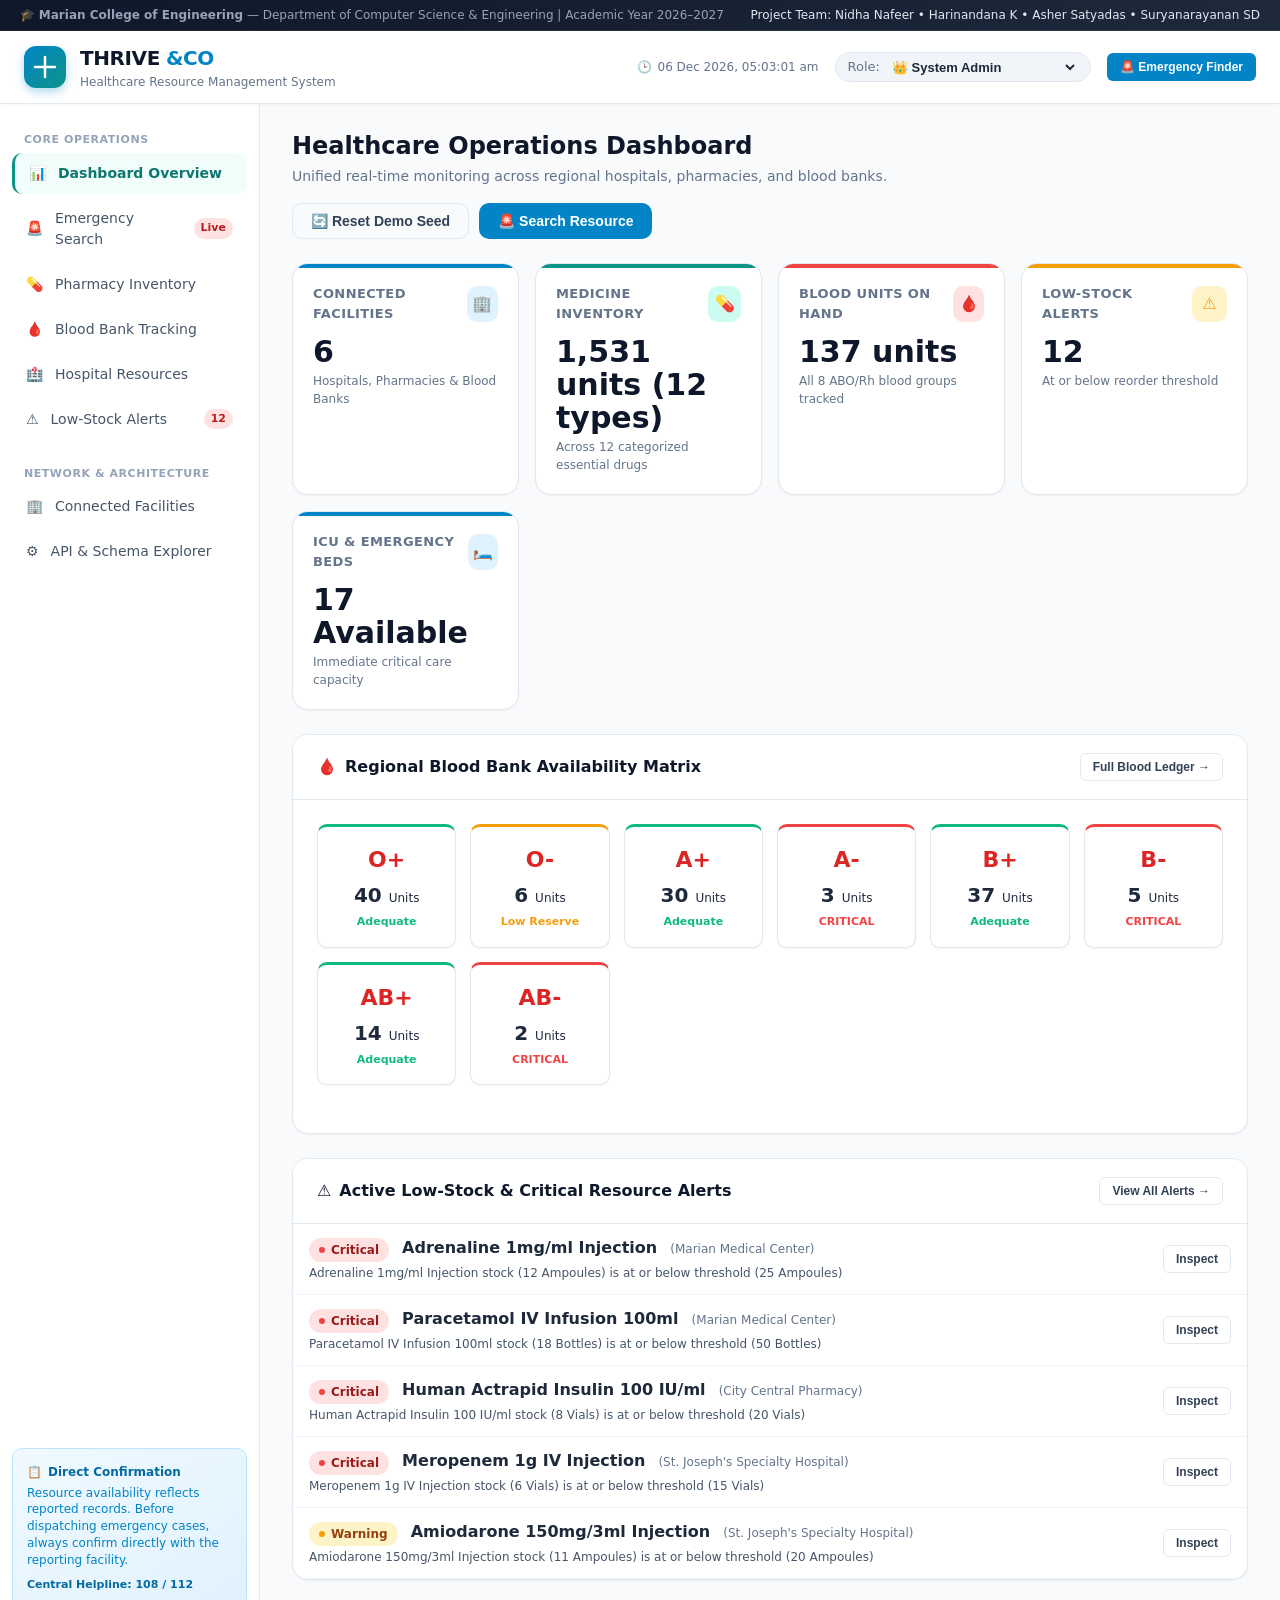
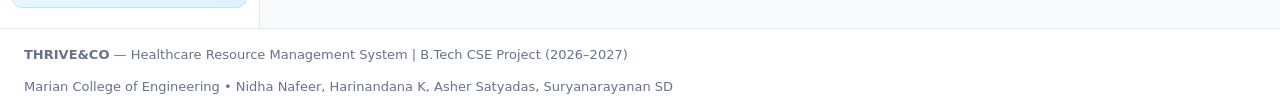
==== commit 82114cb2: "Update index.html" ====
--- a/index.html
+++ b/index.html
@@ -772,9 +772,9 @@
   </footer>
 
   <!-- SCRIPT INCLUSIONS -->
-  <script src="js/data.js"></script>
-  <script src="js/store.js"></script>
-  <script src="js/app.js"></script>
+  <script src="./data.js"></script>
+  <script src="./store.js"></script>
+  <script src="./app.js"></script>
 
   <!-- QUICK NAVIGATION HELPER FUNCTIONS -->
   <script>
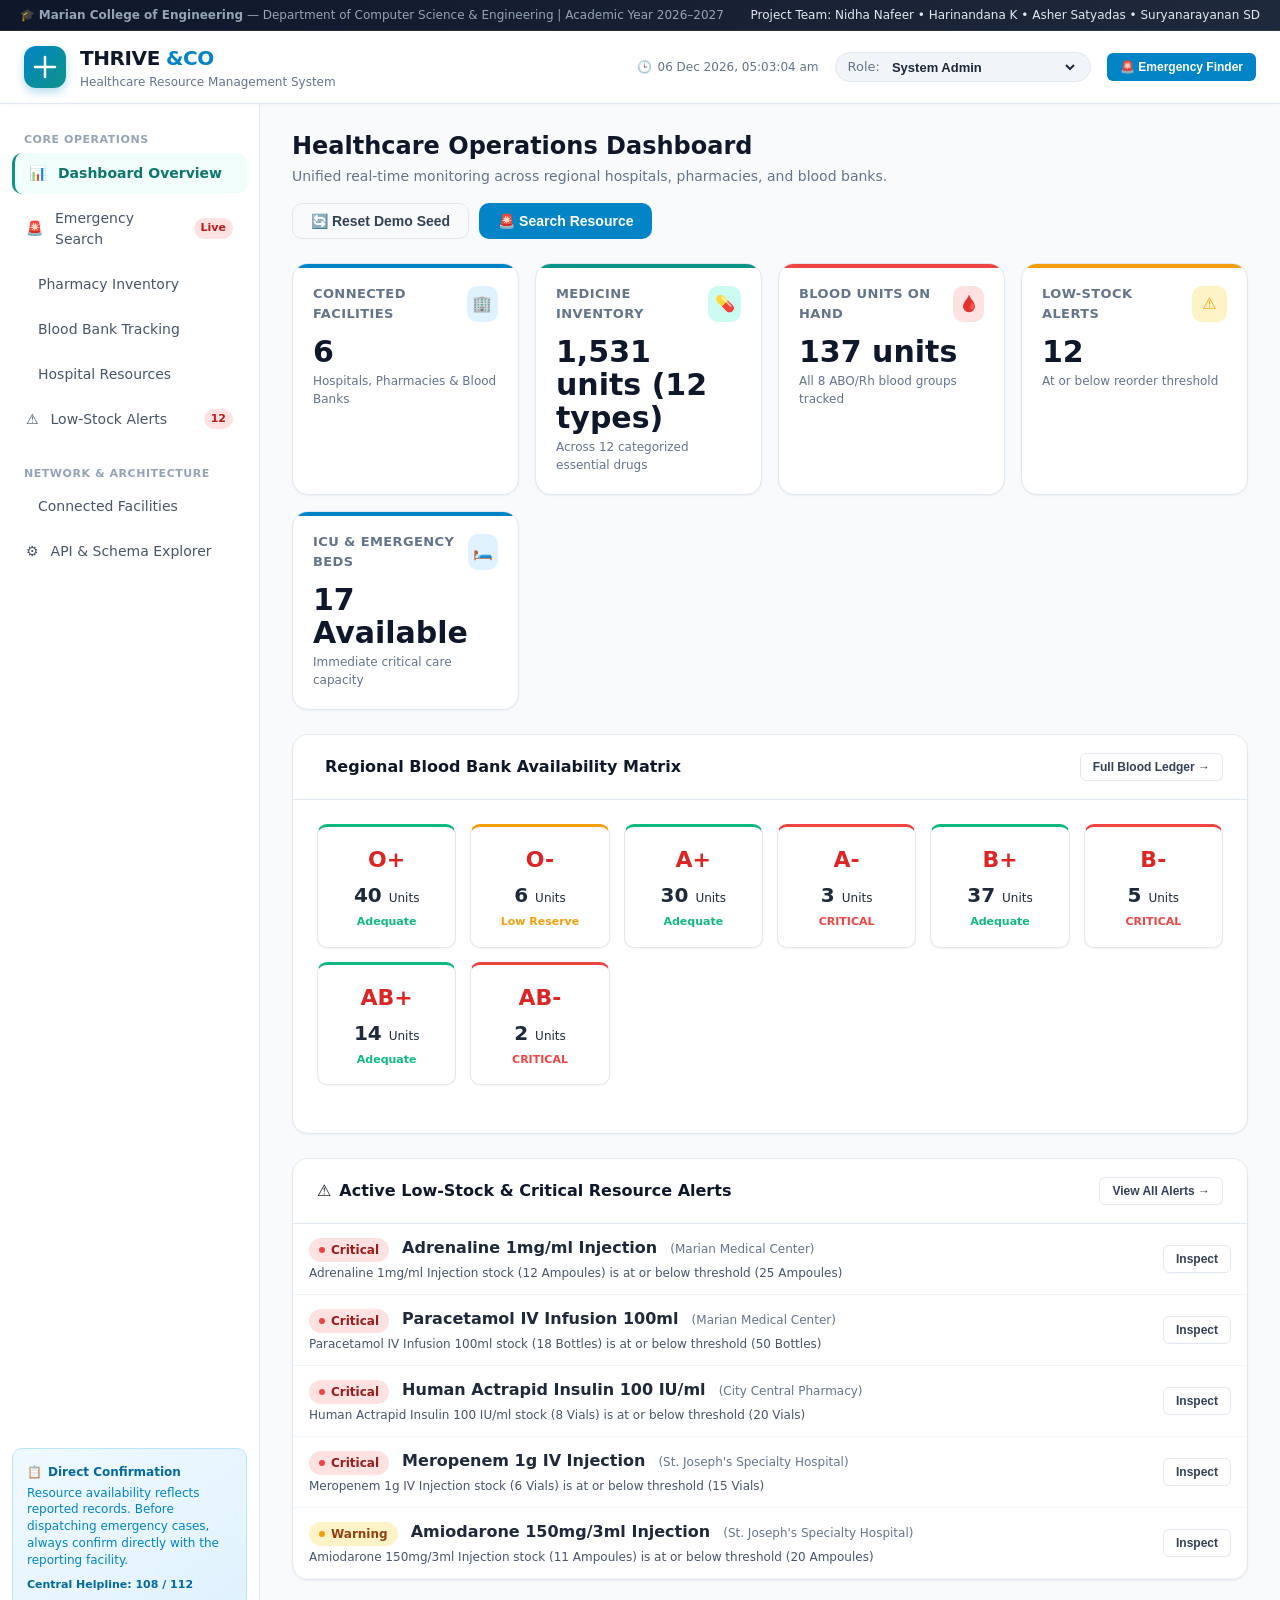
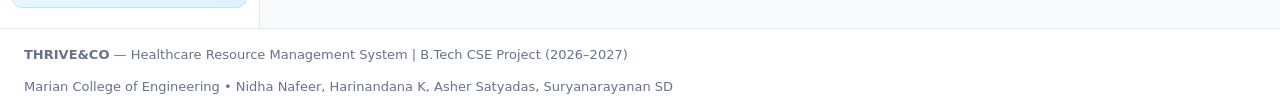
==== commit 54160249: "Update index.html" ====
--- a/index.html
+++ b/index.html
@@ -41,10 +41,10 @@
       <div class="role-badge-box">
         <span class="role-label">Role:</span>
         <select id="userRoleSelect" class="role-select">
-          <option value="System Admin" selected>👑 System Admin</option>
-          <option value="Hospital Staff">🏥 Hospital Staff</option>
-          <option value="Pharmacy Staff">💊 Pharmacy Staff</option>
-          <option value="Blood Bank Officer">🩸 Blood Bank Officer</option>
+          <option value="System Admin" selected> System Admin</option>
+          <option value="Hospital Staff"> Hospital Staff</option>
+          <option value="Pharmacy Staff"> Pharmacy Staff</option>
+          <option value="Blood Bank Officer"> Blood Bank Officer</option>
           <option value="Emergency Search User">🔍 Emergency Search User</option>
         </select>
       </div>
@@ -78,17 +78,17 @@
           </li>
           <li>
             <a href="#" class="nav-item" data-tab="pharmacy">
-              <span>💊</span> Pharmacy Inventory
+              <span></span> Pharmacy Inventory
             </a>
           </li>
           <li>
             <a href="#" class="nav-item" data-tab="blood-bank">
-              <span>🩸</span> Blood Bank Tracking
+              <span></span> Blood Bank Tracking
             </a>
           </li>
           <li>
             <a href="#" class="nav-item" data-tab="hospital">
-              <span>🏥</span> Hospital Resources
+              <span></span> Hospital Resources
             </a>
           </li>
           <li>
@@ -103,7 +103,7 @@
         <ul class="nav-links">
           <li>
             <a href="#" class="nav-item" data-tab="facilities">
-              <span>🏢</span> Connected Facilities
+              <span></span> Connected Facilities
             </a>
           </li>
           <li>
@@ -190,7 +190,7 @@
         <!-- Blood Units Quick Glance Matrix -->
         <div class="section-card">
           <div class="section-card-header">
-            <h3 class="section-card-title"><span>🩸</span> Regional Blood Bank Availability Matrix</h3>
+            <h3 class="section-card-title"><span></span> Regional Blood Bank Availability Matrix</h3>
             <button class="btn btn-outline btn-sm" onclick="window.switchTabToBlood()">Full Blood Ledger →</button>
           </div>
           <div class="section-card-body">
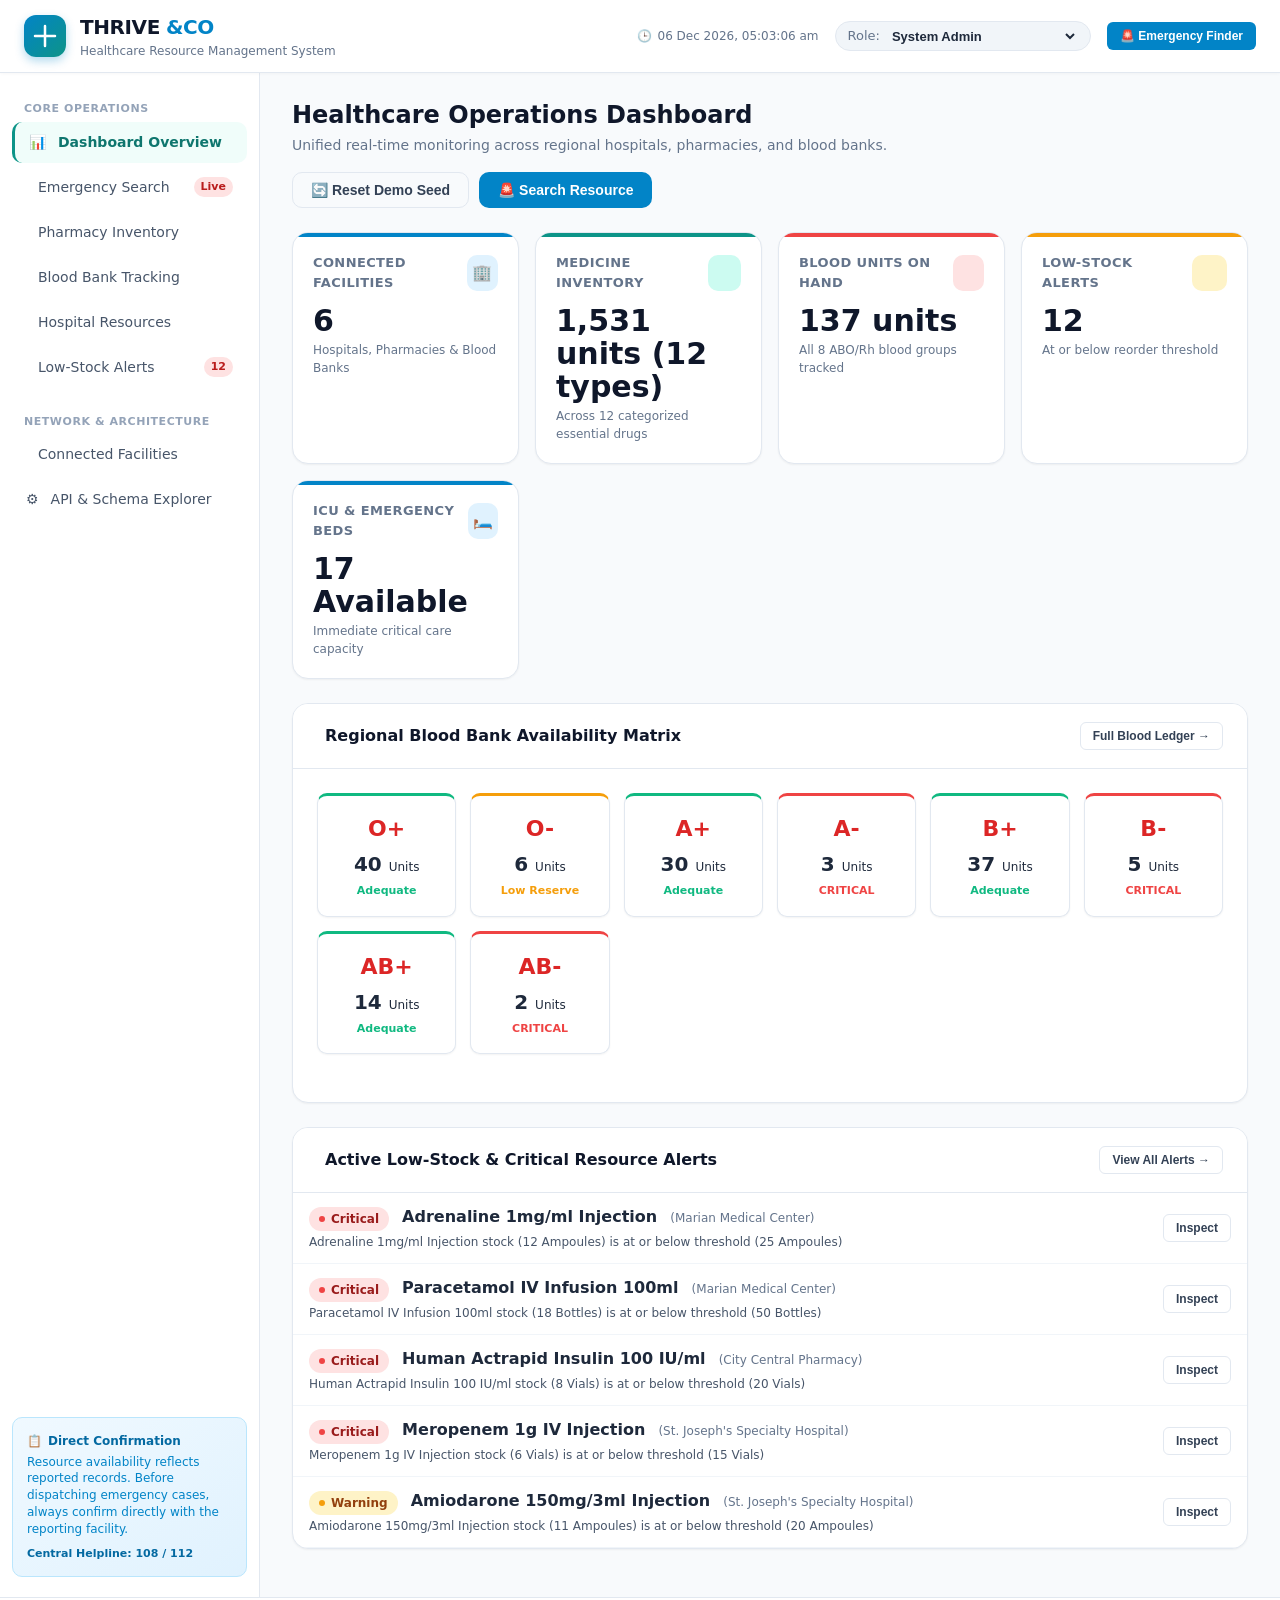
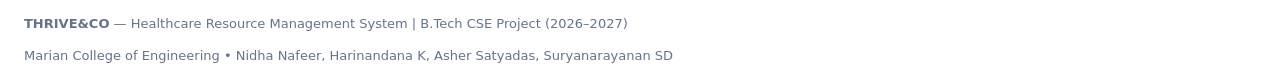
==== commit 52b20331: "Update index.html" ====
--- a/index.html
+++ b/index.html
@@ -9,14 +9,8 @@
 <body>
 
   <!-- ACADEMIC BANNER -->
-  <aside class="academic-ribbon">
-    <div>
-      🎓 <strong>Marian College of Engineering</strong> — Department of Computer Science &amp; Engineering | Academic Year 2026–2027
-    </div>
-    <div class="team-tag">
-      Project Team: Nidha Nafeer • Harinandana K • Asher Satyadas • Suryanarayanan SD
-    </div>
-  </aside>
+  
+    
 
   <!-- MAIN HEADER -->
   <header class="main-header">
@@ -72,7 +66,7 @@
           </li>
           <li>
             <a href="#" class="nav-item" data-tab="emergency-search">
-              <span>🚨</span> Emergency Search
+              <span></span> Emergency Search
               <span class="badge badge-danger">Live</span>
             </a>
           </li>
@@ -93,7 +87,7 @@
           </li>
           <li>
             <a href="#" class="nav-item" data-tab="alerts">
-              <span>⚠️</span> Low-Stock Alerts
+              <span></span> Low-Stock Alerts
               <span id="sidebarAlertBadge" class="badge badge-warning">0</span>
             </a>
           </li>
@@ -153,7 +147,7 @@
           <div class="metric-card secondary">
             <div class="metric-header">
               <span class="metric-title">Medicine Inventory</span>
-              <div class="metric-icon icon-secondary">💊</div>
+              <div class="metric-icon icon-secondary"></div>
             </div>
             <div id="dashCountMedicines" class="metric-value">1,400+</div>
             <div class="metric-sub">Across 12 categorized essential drugs</div>
@@ -162,7 +156,7 @@
           <div class="metric-card danger">
             <div class="metric-header">
               <span class="metric-title">Blood Units On Hand</span>
-              <div class="metric-icon icon-danger">🩸</div>
+              <div class="metric-icon icon-danger"></div>
             </div>
             <div id="dashCountBlood" class="metric-value">120+</div>
             <div class="metric-sub">All 8 ABO/Rh blood groups tracked</div>
@@ -171,7 +165,7 @@
           <div class="metric-card warning">
             <div class="metric-header">
               <span class="metric-title">Low-Stock Alerts</span>
-              <div class="metric-icon icon-warning">⚠️</div>
+              <div class="metric-icon icon-warning"></div>
             </div>
             <div id="dashCountAlerts" class="metric-value">0</div>
             <div class="metric-sub">At or below reorder threshold</div>
@@ -201,7 +195,7 @@
         <!-- Recent Critical Alerts -->
         <div class="section-card">
           <div class="section-card-header">
-            <h3 class="section-card-title"><span>⚠️</span> Active Low-Stock &amp; Critical Resource Alerts</h3>
+            <h3 class="section-card-title"><span></span> Active Low-Stock &amp; Critical Resource Alerts</h3>
             <button class="btn btn-outline btn-sm" onclick="window.switchTabToAlerts()">View All Alerts →</button>
           </div>
           <div class="section-card-body" style="padding: 0;">
@@ -215,7 +209,7 @@
            =================================================================== -->
       <section id="tab-emergency-search" class="tab-pane">
         <div class="emergency-banner">
-          <h3>🚨 Emergency Healthcare Resource Search</h3>
+          <h3> Emergency Healthcare Resource Search</h3>
           <p>
             Quickly locate emergency medicines, blood group reserves, and critical supplies across participating hospitals and pharmacies. Results display verified reporting facility and freshness timestamps.
           </p>
@@ -257,7 +251,7 @@
             <!-- Search Results Header -->
             <div style="display: flex; justify-content: space-between; align-items: center; margin-bottom: 16px;">
               <h4 style="font-size: 15px; font-weight: 700; color: var(--slate-800);" id="searchResultsCount">Search Results</h4>
-              <span style="font-size: 12px; color: var(--slate-500);">⚡ Real-time query matching</span>
+              <span style="font-size: 12px; color: var(--slate-500);"> Real-time query matching</span>
             </div>
 
             <!-- Results Grid -->
@@ -333,7 +327,7 @@
 
         <div class="section-card">
           <div class="section-card-header">
-            <h3 class="section-card-title"><span>🩸</span> Group Reserve Status</h3>
+            <h3 class="section-card-title"><span></span> Group Reserve Status</h3>
           </div>
           <div class="section-card-body">
             <div id="bloodBankMatrix" class="blood-matrix"></div>
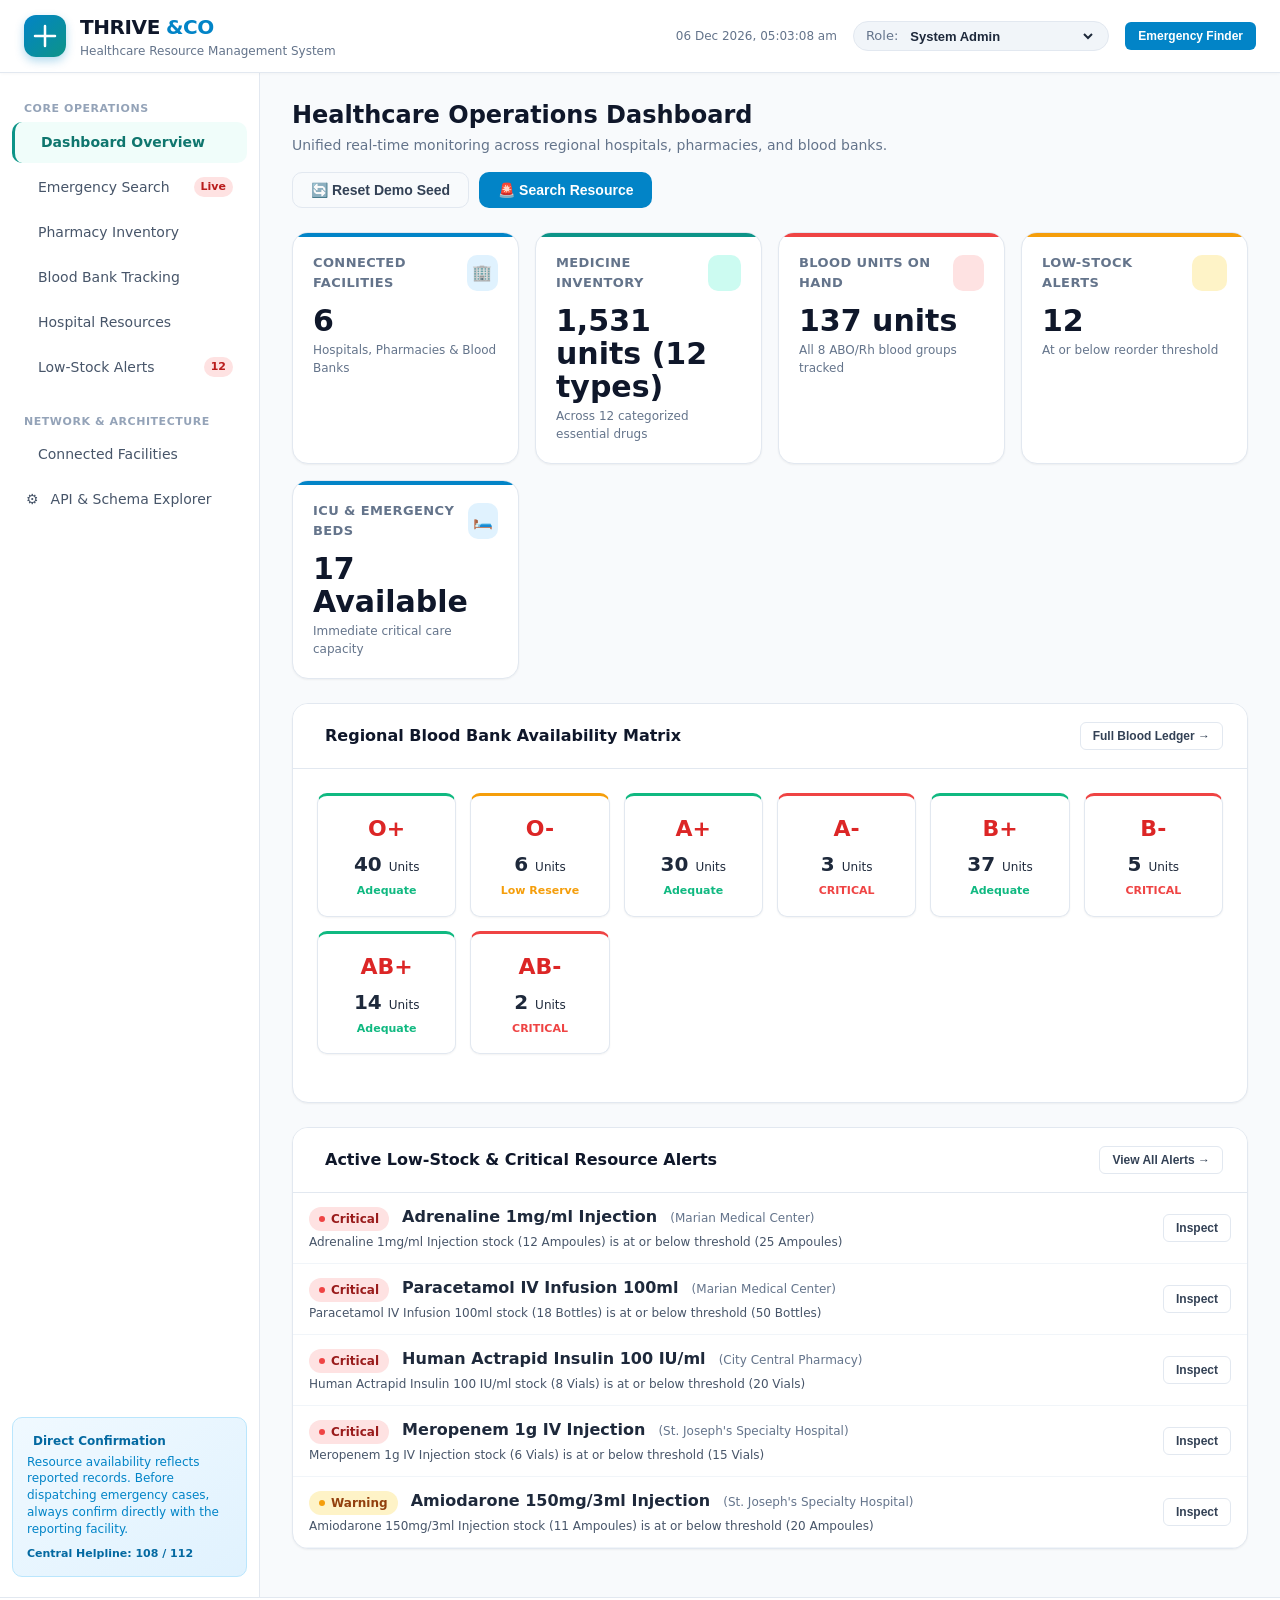
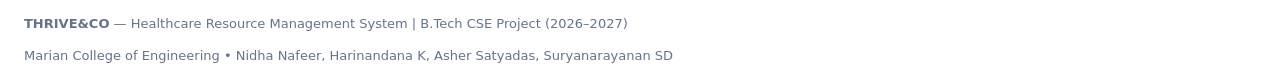
==== commit 2d6abcb0: "Update index.html" ====
--- a/index.html
+++ b/index.html
@@ -28,7 +28,7 @@
 
     <div class="header-controls">
       <div style="font-size: 12px; color: var(--slate-500); display: flex; align-items: center; gap: 6px;">
-        <span>🕒</span> <span id="liveClock">Loading time...</span>
+        <span></span> <span id="liveClock">Loading time...</span>
       </div>
 
       <!-- ROLE SWITCHER (Chapter 3 & 8) -->
@@ -45,7 +45,7 @@
 
       <div class="quick-action-btns">
         <button class="btn btn-primary btn-sm" onclick="window.switchTabToEmergency()">
-          🚨 Emergency Finder
+          Emergency Finder
         </button>
       </div>
     </div>
@@ -61,7 +61,7 @@
         <ul class="nav-links">
           <li>
             <a href="#" class="nav-item active" data-tab="dashboard">
-              <span>📊</span> Dashboard Overview
+              <span></span> Dashboard Overview
             </a>
           </li>
           <li>
@@ -109,7 +109,7 @@
       </div>
 
       <div class="sidebar-bottom-card">
-        <h4><span>📋</span> Direct Confirmation</h4>
+        <h4><span></span> Direct Confirmation</h4>
         <p>Resource availability reflects reported records. Before dispatching emergency cases, always confirm directly with the reporting facility.</p>
         <div style="font-weight: 700; color: #0369a1; font-size: 11px;">Central Helpline: 108 / 112</div>
       </div>
